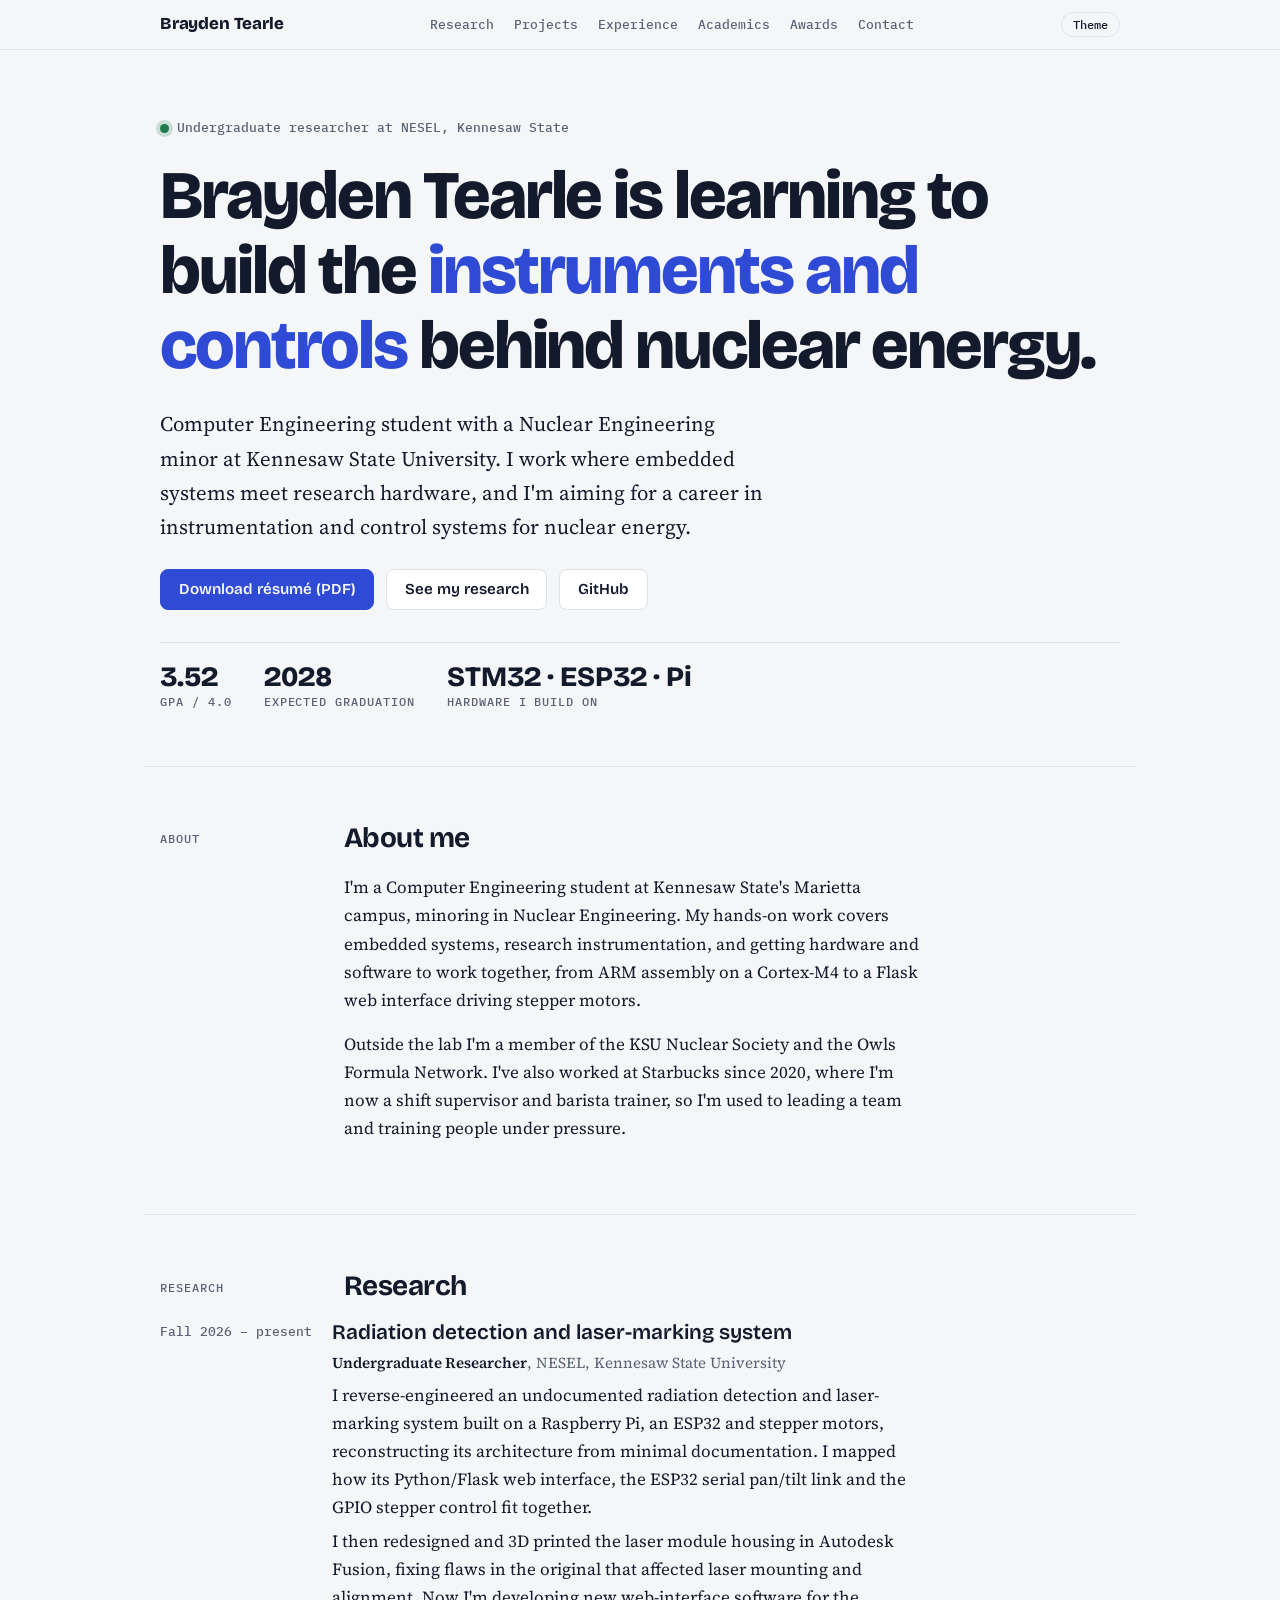
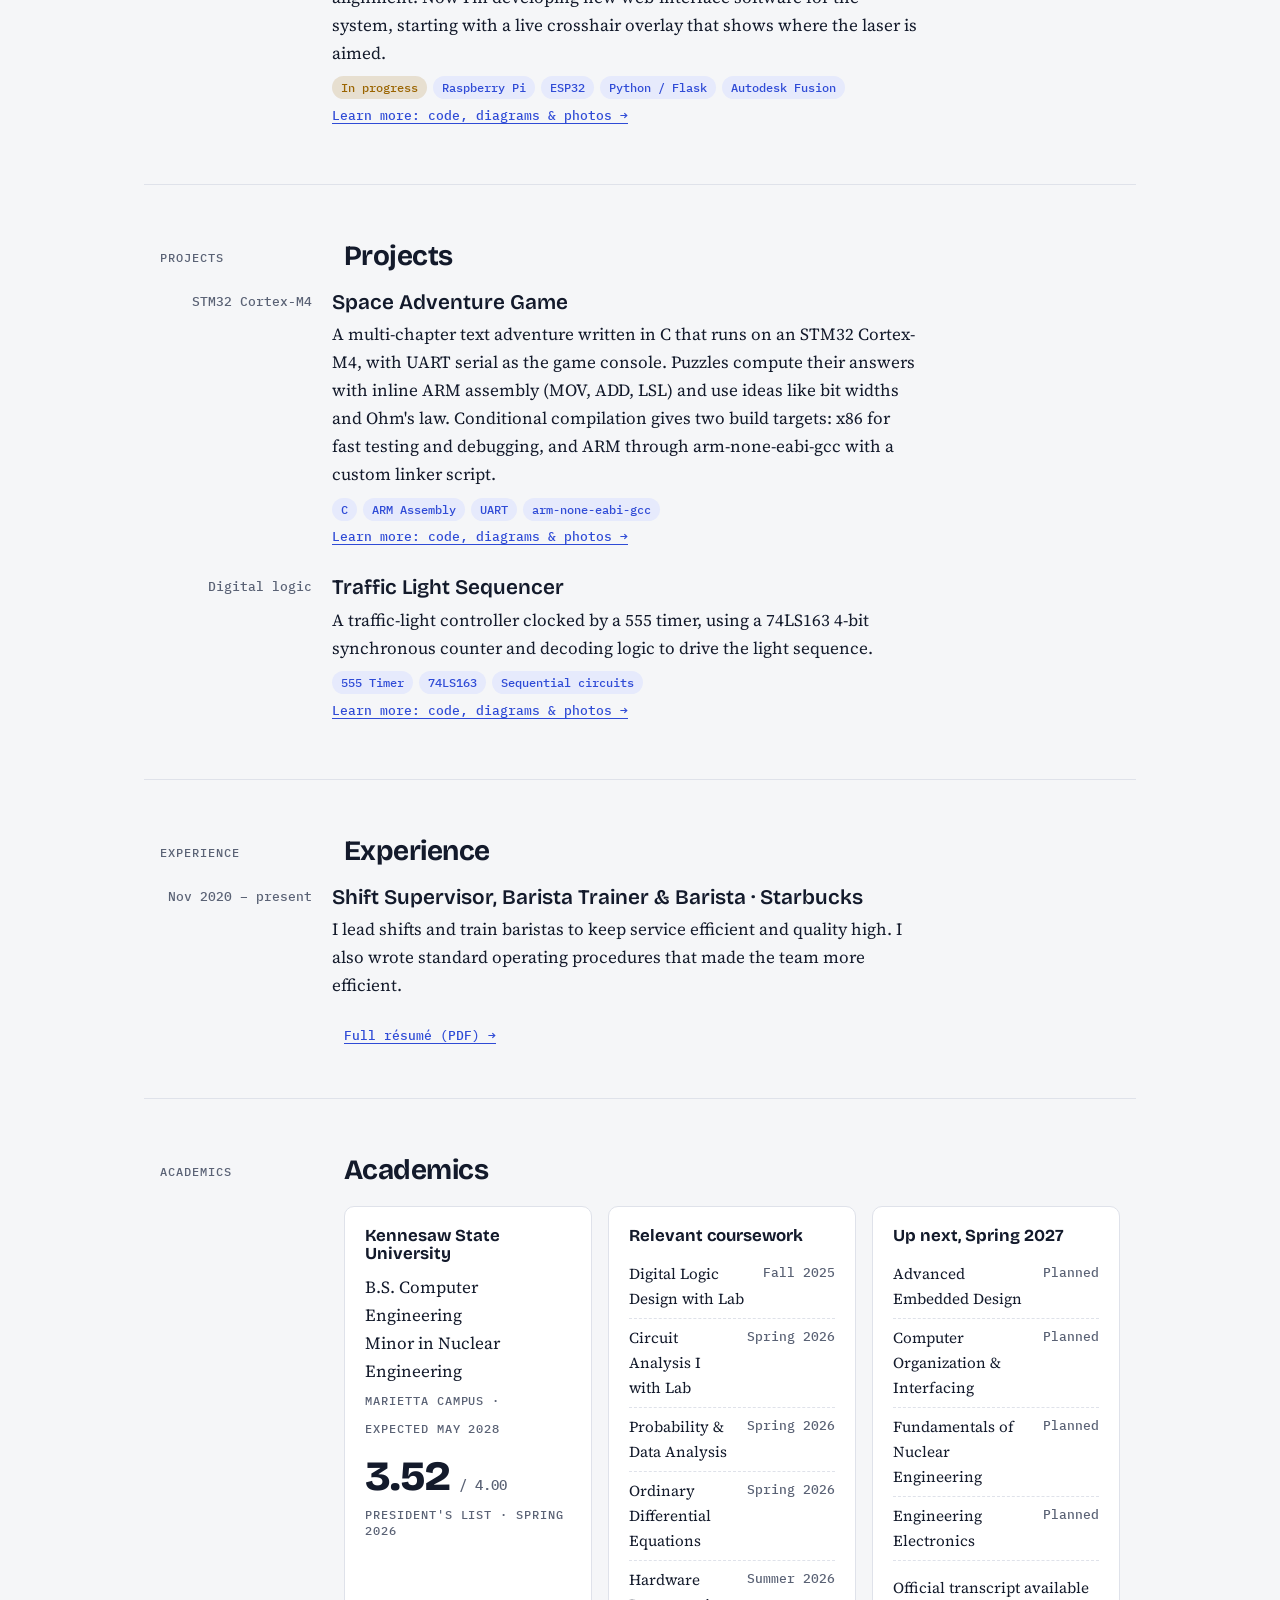
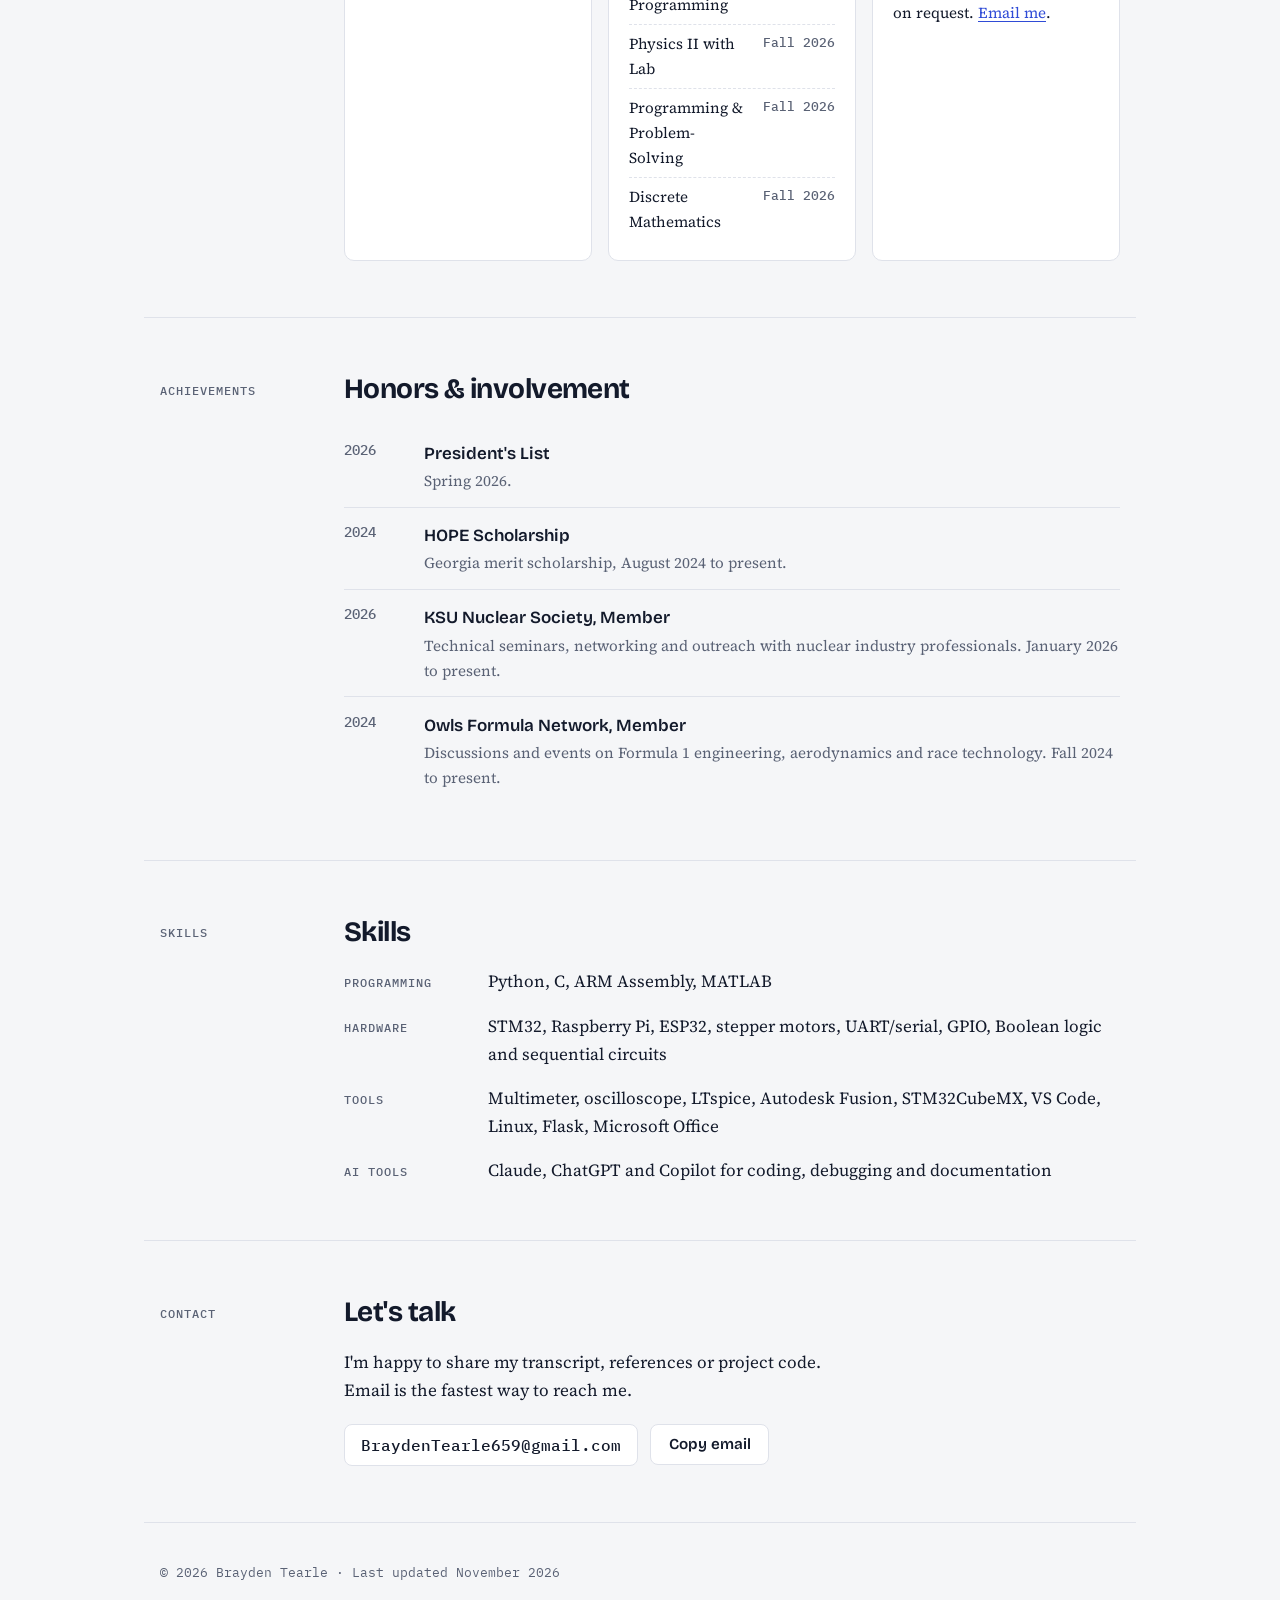
==== index.html @ 443fba40 "Add project detail pages with diagrams and slots for code, schematics and photos Moves shared CSS/JS" ====
<!doctype html>
<html lang="en">
<head>
<meta charset="utf-8">
<meta name="viewport" content="width=device-width, initial-scale=1, viewport-fit=cover">
<!--BODY-START-->
<title>Brayden Tearle</title>
<meta name="claude:viewport-fit-sides" content="cover">
<meta name="description" content="Brayden Tearle: Computer Engineering student at Kennesaw State with a Nuclear Engineering minor. Research, projects, resume and academics.">
<link rel="preconnect" href="https://fonts.googleapis.com">
<link rel="preconnect" href="https://fonts.gstatic.com" crossorigin>
<link rel="stylesheet" href="https://fonts.googleapis.com/css2?family=Bricolage+Grotesque:opsz,wght@12..96,400;12..96,600;12..96,800&family=Source+Serif+4:ital,opsz,wght@0,8..60,400;0,8..60,600;1,8..60,400&family=IBM+Plex+Mono:wght@400;500&display=swap">
<link rel="stylesheet" href="assets/site.css">

<header class="top">
  <div class="wrap">
    <a class="brand" href="#top">Brayden Tearle</a>
    <nav aria-label="Sections"><ul>
      <li><a href="#research">Research</a></li>
      <li><a href="#projects">Projects</a></li>
      <li><a href="#experience">Experience</a></li>
      <li><a href="#academics">Academics</a></li>
      <li><a href="#awards">Awards</a></li>
      <li><a href="#contact">Contact</a></li>
    </ul></nav>
    <button class="theme-btn" id="theme-btn" type="button" aria-label="Toggle color theme">Theme</button>
  </div>
</header>

<main id="top">
  <section class="hero">
    <div class="wrap">
      <span class="status"><i></i>Undergraduate researcher at NESEL, Kennesaw State</span>
      <h1>Brayden Tearle is learning to build the <em>instruments and controls</em> behind nuclear energy.</h1>
      <p class="lede">Computer Engineering student with a Nuclear Engineering minor at Kennesaw State University. I work where embedded systems meet research hardware, and I'm aiming for a career in instrumentation and control systems for nuclear energy.</p>
      <div class="ctas">
        <a class="btn primary" href="assets/resume.pdf">Download résumé (PDF)</a>
        <a class="btn" href="#research">See my research</a>
        <a class="btn" href="https://github.com/Btearle1">GitHub</a>
      </div>
      <div class="facts">
        <div><b>3.52</b><span class="label">GPA / 4.0</span></div>
        <div><b>2028</b><span class="label">Expected graduation</span></div>
        <div><b>STM32 · ESP32 · Pi</b><span class="label">Hardware I build on</span></div>
      </div>
    </div>
  </section>

  <section class="block" id="about">
    <div class="wrap">
      <div class="rail label">About</div>
      <div class="prose">
        <h2>About me</h2>
        <p>I'm a Computer Engineering student at Kennesaw State's Marietta campus, minoring in Nuclear Engineering. My hands-on work covers embedded systems, research instrumentation, and getting hardware and software to work together, from ARM assembly on a Cortex-M4 to a Flask web interface driving stepper motors.</p>
        <p>Outside the lab I'm a member of the KSU Nuclear Society and the Owls Formula Network. I've also worked at Starbucks since 2020, where I'm now a shift supervisor and barista trainer, so I'm used to leading a team and training people under pressure.</p>
      </div>
    </div>
  </section>

  <section class="block" id="research">
    <div class="wrap">
      <div class="rail label">Research</div>
      <div>
        <h2>Research</h2>
        <div class="entries">
          <article class="entry">
            <div class="when">Fall 2026 – present</div>
            <div>
              <h3>Radiation detection and laser-marking system</h3>
              <p class="cite"><b>Undergraduate Researcher</b>, NESEL, Kennesaw State University</p>
              <p>I reverse-engineered an undocumented radiation detection and laser-marking system built on a Raspberry Pi, an ESP32 and stepper motors, reconstructing its architecture from minimal documentation. I mapped how its Python/Flask web interface, the ESP32 serial pan/tilt link and the GPIO stepper control fit together.</p>
              <p>I then redesigned and 3D printed the laser module housing in Autodesk Fusion, fixing flaws in the original that affected laser mounting and alignment. Now I'm developing new web-interface software for the system, starting with a live crosshair overlay that shows where the laser is aimed.</p>
              <div class="chips"><span class="chip warn">In progress</span><span class="chip">Raspberry Pi</span><span class="chip">ESP32</span><span class="chip">Python / Flask</span><span class="chip">Autodesk Fusion</span></div>
              <a class="learn" href="projects/nesel-research.html">Learn more: code, diagrams &amp; photos →</a>
            </div>
          </article>
        </div>
      </div>
    </div>
  </section>

  <section class="block" id="projects">
    <div class="wrap">
      <div class="rail label">Projects</div>
      <div>
        <h2>Projects</h2>
        <div class="entries">
          <article class="entry">
            <div class="when">STM32 Cortex-M4</div>
            <div>
              <h3>Space Adventure Game</h3>
              <p>A multi-chapter text adventure written in C that runs on an STM32 Cortex-M4, with UART serial as the game console. Puzzles compute their answers with inline ARM assembly (MOV, ADD, LSL) and use ideas like bit widths and Ohm's law. Conditional compilation gives two build targets: x86 for fast testing and debugging, and ARM through arm-none-eabi-gcc with a custom linker script.</p>
              <div class="chips"><span class="chip">C</span><span class="chip">ARM Assembly</span><span class="chip">UART</span><span class="chip">arm-none-eabi-gcc</span></div>
              <a class="learn" href="projects/space-adventure.html">Learn more: code, diagrams &amp; photos →</a>
            </div>
          </article>
          <article class="entry">
            <div class="when">Digital logic</div>
            <div>
              <h3>Traffic Light Sequencer</h3>
              <p>A traffic-light controller clocked by a 555 timer, using a 74LS163 4-bit synchronous counter and decoding logic to drive the light sequence.</p>
              <div class="chips"><span class="chip">555 Timer</span><span class="chip">74LS163</span><span class="chip">Sequential circuits</span></div>
              <a class="learn" href="projects/traffic-light.html">Learn more: code, diagrams &amp; photos →</a>
            </div>
          </article>
        </div>
      </div>
    </div>
  </section>

  <section class="block" id="experience">
    <div class="wrap">
      <div class="rail label">Experience</div>
      <div>
        <h2>Experience</h2>
        <div class="entries">
          <article class="entry">
            <div class="when">Nov 2020 – present</div>
            <div>
              <h3>Shift Supervisor, Barista Trainer &amp; Barista · Starbucks</h3>
              <p>I lead shifts and train baristas to keep service efficient and quality high. I also wrote standard operating procedures that made the team more efficient.</p>
            </div>
          </article>
        </div>
        <div class="links" style="margin-top:1.5rem"><a href="assets/resume.pdf">Full résumé (PDF) →</a></div>
      </div>
    </div>
  </section>

  <section class="block" id="academics">
    <div class="wrap">
      <div class="rail label">Academics</div>
      <div>
        <h2>Academics</h2>
        <div class="acad">
          <div class="panel">
            <h3>Kennesaw State University</h3>
            <p style="margin:0 0 .9rem">B.S. Computer Engineering<br>Minor in Nuclear Engineering<br><span class="label">Marietta Campus · Expected May 2028</span></p>
            <div class="gpa">3.52 <small>/ 4.00</small></div>
            <p class="label" style="margin:.6rem 0 0">President's List · Spring 2026</p>
          </div>
          <div class="panel">
            <h3>Relevant coursework</h3>
            <div class="course"><span>Digital Logic Design with Lab</span><span>Fall 2025</span></div>
            <div class="course"><span>Circuit Analysis I with Lab</span><span>Spring 2026</span></div>
            <div class="course"><span>Probability &amp; Data Analysis</span><span>Spring 2026</span></div>
            <div class="course"><span>Ordinary Differential Equations</span><span>Spring 2026</span></div>
            <div class="course"><span>Hardware Programming</span><span>Summer 2026</span></div>
            <div class="course"><span>Physics II with Lab</span><span>Fall 2026</span></div>
            <div class="course"><span>Programming &amp; Problem-Solving</span><span>Fall 2026</span></div>
            <div class="course"><span>Discrete Mathematics</span><span>Fall 2026</span></div>
          </div>
          <div class="panel">
            <h3>Up next, Spring 2027</h3>
            <div class="course"><span>Advanced Embedded Design</span><span>Planned</span></div>
            <div class="course"><span>Computer Organization &amp; Interfacing</span><span>Planned</span></div>
            <div class="course"><span>Fundamentals of Nuclear Engineering</span><span>Planned</span></div>
            <div class="course"><span>Engineering Electronics</span><span>Planned</span></div>
            <p style="margin:.9rem 0 0;font-size:.95rem">Official transcript available on request. <a href="#contact">Email me</a>.</p>
          </div>
        </div>
      </div>
    </div>
  </section>

  <section class="block" id="awards">
    <div class="wrap">
      <div class="rail label">Achievements</div>
      <div>
        <h2>Honors &amp; involvement</h2>
        <ul class="awards">
          <li><span class="yr">2026</span><span><b>President's List</b><span class="d">Spring 2026.</span></span></li>
          <li><span class="yr">2024</span><span><b>HOPE Scholarship</b><span class="d">Georgia merit scholarship, August 2024 to present.</span></span></li>
          <li><span class="yr">2026</span><span><b>KSU Nuclear Society, Member</b><span class="d">Technical seminars, networking and outreach with nuclear industry professionals. January 2026 to present.</span></span></li>
          <li><span class="yr">2024</span><span><b>Owls Formula Network, Member</b><span class="d">Discussions and events on Formula 1 engineering, aerodynamics and race technology. Fall 2024 to present.</span></span></li>
        </ul>
      </div>
    </div>
  </section>

  <section class="block" id="skills">
    <div class="wrap">
      <div class="rail label">Skills</div>
      <div>
        <h2>Skills</h2>
        <div class="skills">
          <div><span class="label">Programming</span><p>Python, C, ARM Assembly, MATLAB</p></div>
          <div><span class="label">Hardware</span><p>STM32, Raspberry Pi, ESP32, stepper motors, UART/serial, GPIO, Boolean logic and sequential circuits</p></div>
          <div><span class="label">Tools</span><p>Multimeter, oscilloscope, LTspice, Autodesk Fusion, STM32CubeMX, VS Code, Linux, Flask, Microsoft Office</p></div>
          <div><span class="label">AI tools</span><p>Claude, ChatGPT and Copilot for coding, debugging and documentation</p></div>
        </div>
      </div>
    </div>
  </section>

  <section class="block" id="contact">
    <div class="wrap">
      <div class="rail label">Contact</div>
      <div>
        <h2>Let's talk</h2>
        <p style="max-width:55ch;margin:0 0 1.25rem">I'm happy to share my transcript, references or project code. Email is the fastest way to reach me.</p>
        <div class="contact-row">
          <span class="addr" id="email">BraydenTearle659@gmail.com</span>
          <button class="btn" id="copy-btn" type="button">Copy email</button>
        </div>
      </div>
    </div>
  </section>
</main>

<footer><div class="wrap">© 2026 Brayden Tearle · Last updated November 2026</div></footer>

<script src="assets/site.js"></script>
<!--BODY-END-->
</body>
</html>
---- assets/site.css ----
/* Layout: a single reading column with a left "margin note" rail for dates and labels, like an annotated CV. */
:root{
  --bg:#f5f6f8; --surface:#ffffff; --ink:#131a2b; --muted:#5a6275; --line:#dfe2ea;
  --accent:#2f4bd6; --accent-soft:#e6eafc; --mark:#ffe58a;
  --ok:#1f7a4d; --warn:#9a6400; --code-bg:#fbfbfd;
  --display:"Bricolage Grotesque", "Segoe UI", system-ui, sans-serif;
  --body:"Source Serif 4", Georgia, "Times New Roman", serif;
  --mono:"IBM Plex Mono", ui-monospace, Menlo, Consolas, monospace;
  --step-0:1.0625rem; --step-1:1.3rem; --step-2:1.75rem; --step-3:clamp(2.4rem,6vw,4.25rem);
  --rail:9.5rem; --maxw:62rem;
}
@media (prefers-color-scheme: dark){:root:not([data-theme="light"]){
  --bg:#0f1320; --surface:#161b2c; --ink:#e7eaf3; --muted:#9aa2b8; --line:#272e45;
  --accent:#8fa3ff; --accent-soft:#1e2647; --mark:#5b4a10; --ok:#6fd3a0; --warn:#f0c062; --code-bg:#11162a; color-scheme:dark}}
:root[data-theme="dark"]{
  --bg:#0f1320; --surface:#161b2c; --ink:#e7eaf3; --muted:#9aa2b8; --line:#272e45;
  --accent:#8fa3ff; --accent-soft:#1e2647; --mark:#5b4a10; --ok:#6fd3a0; --warn:#f0c062; --code-bg:#11162a; color-scheme:dark}

*{box-sizing:border-box}
html{scroll-behavior:smooth}
@media (prefers-reduced-motion: reduce){html{scroll-behavior:auto}*{transition:none!important;animation:none!important}}
body{margin:0;background:var(--bg);color:var(--ink);font:400 var(--step-0)/1.65 var(--body);-webkit-font-smoothing:antialiased}
a{color:var(--accent);text-underline-offset:3px}
a:focus-visible,button:focus-visible{outline:2px solid var(--accent);outline-offset:3px;border-radius:4px}
.wrap{max-width:var(--maxw);margin:0 auto;padding-left:max(16px,env(safe-area-inset-left,0px));padding-right:max(16px,env(safe-area-inset-right,0px))}
h1,h2,h3{font-family:var(--display);line-height:1.1;text-wrap:balance;margin:0}
.label{font:500 .75rem/1.3 var(--mono);letter-spacing:.08em;text-transform:uppercase;color:var(--muted)}
.placeholder{background:var(--mark);padding:0 .2em;border-radius:2px}

/* Header */
body::before{content:"";position:fixed;inset:0 0 auto;height:env(safe-area-inset-top,0px);z-index:10;background:var(--bg)}
header.top{position:sticky;top:env(safe-area-inset-top,0px);z-index:5;background:color-mix(in srgb,var(--bg) 88%,transparent);backdrop-filter:blur(10px);border-bottom:1px solid var(--line)}
header.top .wrap{display:flex;align-items:center;justify-content:space-between;gap:1rem;padding-block:.75rem}
.brand{font:800 1.05rem/1 var(--display);color:var(--ink);text-decoration:none;letter-spacing:-.01em}
nav ul{display:flex;gap:1.25rem;list-style:none;margin:0;padding:0;font:500 .82rem/1 var(--mono)}
nav a{color:var(--muted);text-decoration:none}
nav a:hover{color:var(--ink)}
.theme-btn{background:none;border:1px solid var(--line);color:var(--ink);border-radius:999px;padding:.35rem .7rem;font:500 .75rem/1 var(--mono);cursor:pointer}
@media (max-width:760px){nav ul{display:none}}

/* Hero */
.hero .wrap{padding-block:4.5rem 3.5rem;display:grid;gap:1.5rem}
.hero h1{font-size:var(--step-3);font-weight:800;letter-spacing:-.03em}
.hero h1 em{font-style:normal;color:var(--accent)}
.hero .lede{font-size:var(--step-1);max-width:38rem;color:var(--ink);margin:0}
.status{display:inline-flex;align-items:center;gap:.5rem;font:500 .8rem/1 var(--mono);color:var(--muted)}
.status i{width:.55rem;height:.55rem;border-radius:50%;background:var(--ok);box-shadow:0 0 0 4px color-mix(in srgb,var(--ok) 20%,transparent)}
.ctas{display:flex;flex-wrap:wrap;gap:.75rem}
.btn{display:inline-flex;align-items:center;gap:.5rem;padding:.75rem 1.1rem;border-radius:8px;font:600 .95rem/1 var(--display);text-decoration:none;border:1px solid var(--line);color:var(--ink);background:var(--surface);transition:transform .15s,border-color .15s}
.btn:hover{transform:translateY(-1px);border-color:var(--accent)}
.btn.primary{background:var(--accent);border-color:var(--accent);color:var(--bg)}
.facts{display:flex;flex-wrap:wrap;gap:2rem;padding-top:1.25rem;border-top:1px solid var(--line);margin-top:.5rem}
.facts div{display:grid;gap:.2rem}
.facts b{font:800 var(--step-2)/1 var(--display);font-variant-numeric:tabular-nums}

/* Sections: rail + content */
section.block .wrap{display:grid;grid-template-columns:var(--rail) minmax(0,1fr);gap:2rem;padding-block:3.5rem;border-top:1px solid var(--line)}
section.block h2{font-size:var(--step-2);letter-spacing:-.02em;margin-bottom:1.25rem}
.rail{padding-top:.55rem}
@media (max-width:760px){section.block .wrap{grid-template-columns:minmax(0,1fr);gap:.5rem}.rail{padding-top:0}}
.prose p{max-width:65ch;margin:0 0 1rem}

/* Research entries */
.entries{display:grid;gap:1.75rem}
.entry{display:grid;grid-template-columns:var(--rail) minmax(0,1fr);gap:1.25rem;margin-left:calc(-1 * (var(--rail) + 2rem))}
.entry .when{font:500 .8rem/1.6 var(--mono);color:var(--muted);text-align:right;font-variant-numeric:tabular-nums}
@media (max-width:760px){.entry{grid-template-columns:minmax(0,1fr);margin-left:0;gap:.25rem}.entry .when{text-align:left}}
.entry h3{font-size:var(--step-1);font-weight:600;margin-bottom:.35rem}
.entry p{margin:.35rem 0;max-width:65ch}
.cite{font-size:.95rem;color:var(--muted)}
.cite b{color:var(--ink);font-weight:600}
.chips{display:flex;flex-wrap:wrap;gap:.4rem;margin-top:.6rem}
.chip{font:500 .72rem/1 var(--mono);padding:.35rem .55rem;border-radius:999px;background:var(--accent-soft);color:var(--accent)}
.chip.ok{background:color-mix(in srgb,var(--ok) 14%,transparent);color:var(--ok)}
.chip.warn{background:color-mix(in srgb,var(--warn) 16%,transparent);color:var(--warn)}
.links{display:flex;flex-wrap:wrap;gap:1rem;margin-top:.5rem;font:500 .82rem/1 var(--mono)}

/* Academics */
.acad{display:grid;grid-template-columns:repeat(auto-fit,minmax(14rem,1fr));gap:1rem}
.panel{background:var(--surface);border:1px solid var(--line);border-radius:10px;padding:1.25rem}
.panel h3{font-size:1.05rem;margin-bottom:.6rem}
.gpa{font:800 2.6rem/1 var(--display);font-variant-numeric:tabular-nums}
.gpa small{font:500 .9rem/1 var(--mono);color:var(--muted)}
.course{display:flex;justify-content:space-between;gap:1rem;padding:.4rem 0;border-bottom:1px dashed var(--line);font-size:.95rem}
.course:last-child{border-bottom:0}
.course span:last-child{font:500 .8rem/1.8 var(--mono);color:var(--muted);white-space:nowrap}

/* Awards list */
.awards{list-style:none;margin:0;padding:0;display:grid}
.awards li{display:grid;grid-template-columns:4rem minmax(0,1fr);gap:1rem;padding:.85rem 0;border-bottom:1px solid var(--line)}
.awards li:last-child{border-bottom:0}
.awards .yr{font:500 .85rem/1.7 var(--mono);color:var(--muted);font-variant-numeric:tabular-nums}
.awards b{font-family:var(--display);font-weight:600}
.awards span.d{display:block;color:var(--muted);font-size:.95rem}

/* Skills */
.skills{display:grid;gap:1rem}
.skills div{display:grid;grid-template-columns:8rem minmax(0,1fr);gap:1rem;align-items:baseline}
@media (max-width:520px){.skills div{grid-template-columns:minmax(0,1fr);gap:.25rem}}
.skills p{margin:0}

/* Contact */
.contact-row{display:flex;flex-wrap:wrap;gap:.75rem;align-items:center}
.addr{font:500 1rem/1 var(--mono);padding:.75rem 1rem;border:1px solid var(--line);border-radius:8px;background:var(--surface);user-select:all}
footer .wrap{padding-block:2.5rem;border-top:1px solid var(--line);color:var(--muted);font:400 .8rem/1.5 var(--mono)}

/* ---------- Project detail pages ---------- */
.learn{font:500 .82rem/1 var(--mono);display:inline-flex;gap:.35rem;align-items:center;margin-top:.6rem}
.back{font:500 .82rem/1 var(--mono);color:var(--muted);text-decoration:none}
.back:hover{color:var(--ink)}
.proj-hero .wrap{padding-block:3rem 2.5rem;display:grid;gap:1.1rem}
.proj-hero h1{font-size:clamp(2rem,5vw,3.25rem);font-weight:800;letter-spacing:-.03em}
.proj-hero .lede{font-size:var(--step-1);max-width:42rem;margin:0}
.meta{display:grid;grid-template-columns:repeat(auto-fit,minmax(10rem,1fr));gap:1rem;padding-top:1.1rem;border-top:1px solid var(--line)}
.meta div{display:grid;gap:.3rem;min-width:0}
.meta p{margin:0;font-size:.95rem}
.toc{display:flex;flex-wrap:wrap;gap:.5rem}
.toc a{font:500 .75rem/1 var(--mono);padding:.45rem .7rem;border:1px solid var(--line);border-radius:999px;text-decoration:none;color:var(--muted);background:var(--surface)}
.toc a:hover{color:var(--ink);border-color:var(--accent)}
.prose h3{font-size:1.1rem;margin:1.5rem 0 .5rem}
.prose ul{max-width:65ch;padding-left:1.2rem;margin:0 0 1rem}
.prose li{margin:.3rem 0}
.prose code{font:400 .88em var(--mono);background:var(--accent-soft);padding:.1em .35em;border-radius:4px}

/* figures + diagrams */
figure{margin:0 0 1.5rem}
figcaption{font:400 .8rem/1.5 var(--mono);color:var(--muted);margin-top:.6rem}
.diagram{background:var(--surface);border:1px solid var(--line);border-radius:10px;padding:1rem;overflow-x:auto}
.diagram svg{display:block;min-width:36rem;width:100%;height:auto}
.diagram .box{fill:var(--bg);stroke:var(--ink);stroke-width:1.5}
.diagram .box.hl{fill:var(--accent-soft);stroke:var(--accent)}
.diagram text{fill:var(--ink);font:500 13px var(--mono)}
.diagram text.sub{fill:var(--muted);font-size:11px}
.diagram .wire{stroke:var(--muted);stroke-width:1.5;fill:none}
.diagram .arrow{fill:var(--muted)}
.slot{display:grid;place-items:center;text-align:center;gap:.4rem;min-height:12rem;padding:1.5rem;border:2px dashed var(--line);border-radius:10px;color:var(--muted);font:400 .85rem/1.5 var(--mono);background:var(--surface)}
.slot b{color:var(--ink);font-family:var(--display);font-size:1rem}
.gallery{display:grid;grid-template-columns:repeat(auto-fit,minmax(15rem,1fr));gap:1rem}

/* code */
.code{border:1px solid var(--line);border-radius:10px;overflow:hidden;margin:0 0 1.5rem;background:var(--code-bg)}
.code-head{display:flex;justify-content:space-between;align-items:center;gap:1rem;padding:.55rem .9rem;border-bottom:1px solid var(--line);font:500 .75rem/1 var(--mono);color:var(--muted);background:var(--surface)}
.code pre{margin:0;padding:1rem 1.1rem;overflow-x:auto;font:400 .85rem/1.6 var(--mono);color:var(--ink);tab-size:4}
.code .tok-c{color:var(--muted);font-style:italic}
.code .tok-k{color:var(--accent)}
.code .tok-s{color:var(--ok)}
.code .tok-n{color:var(--warn)}
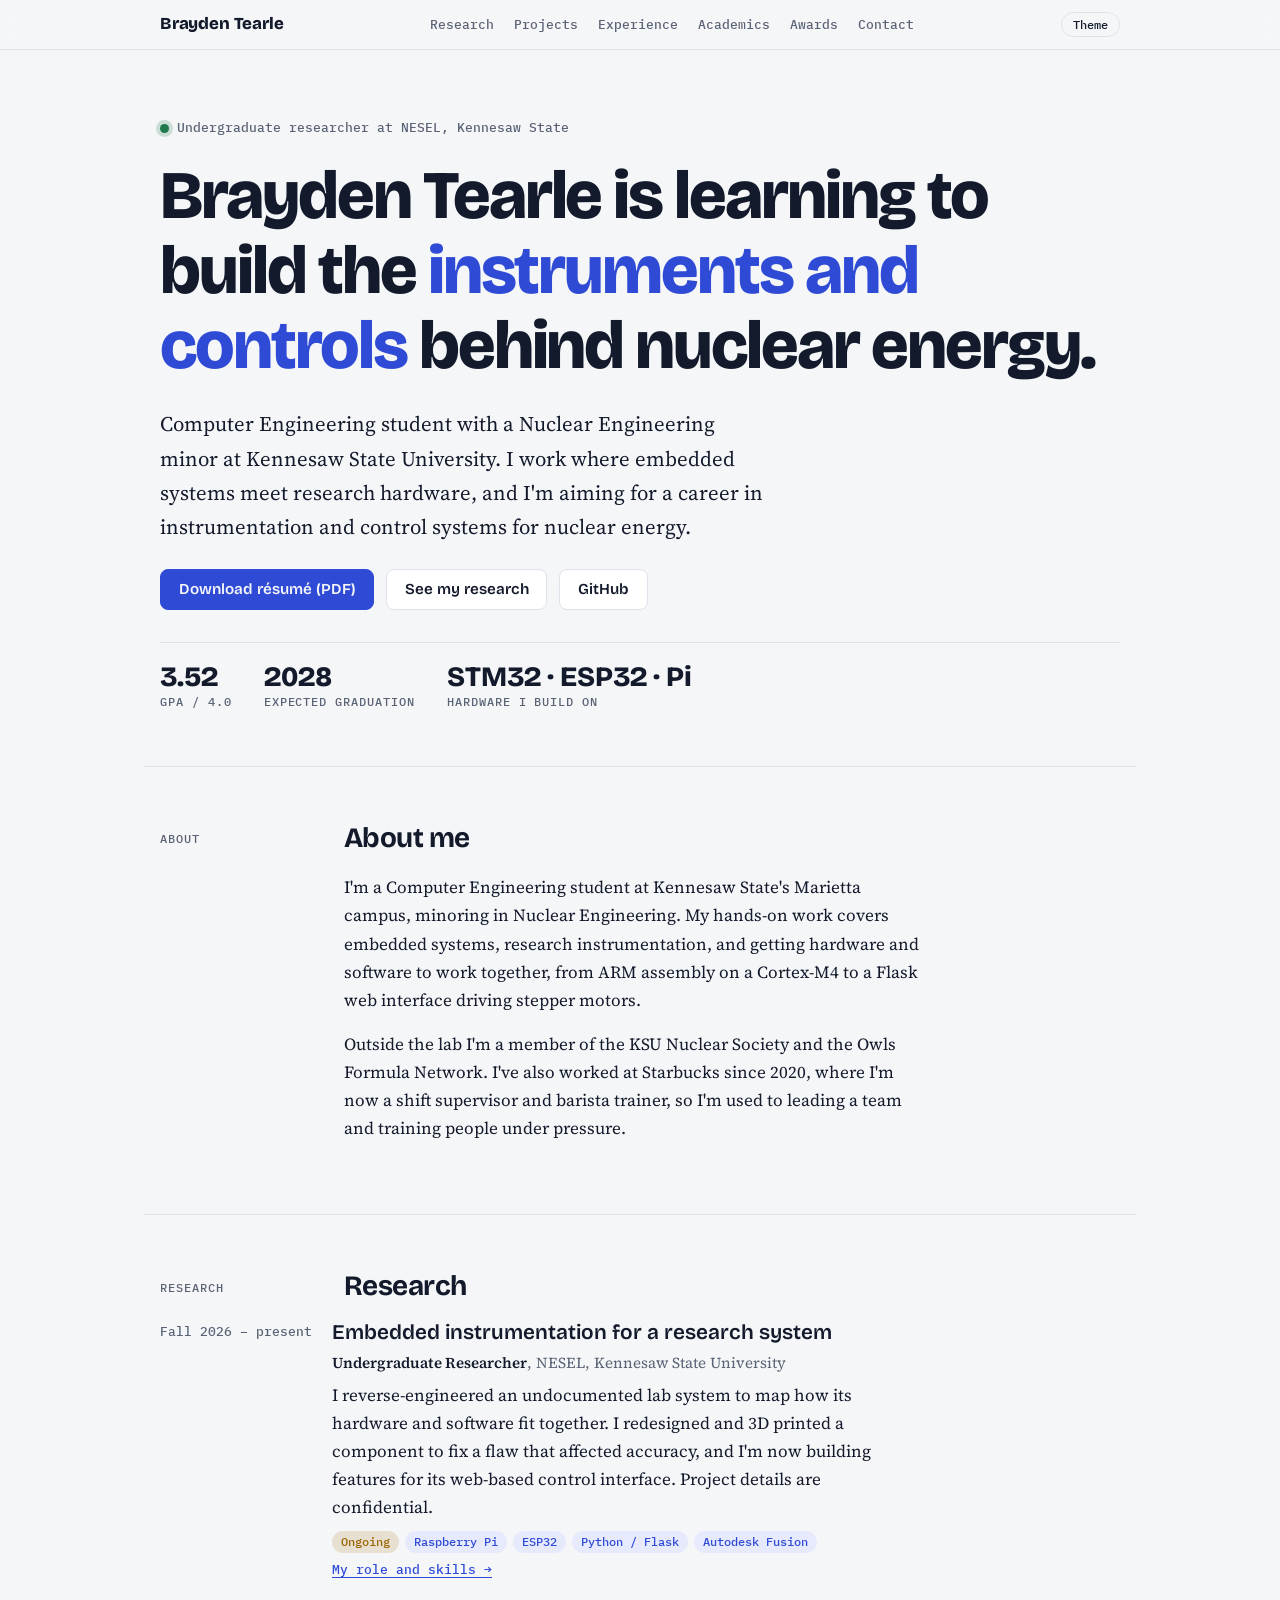
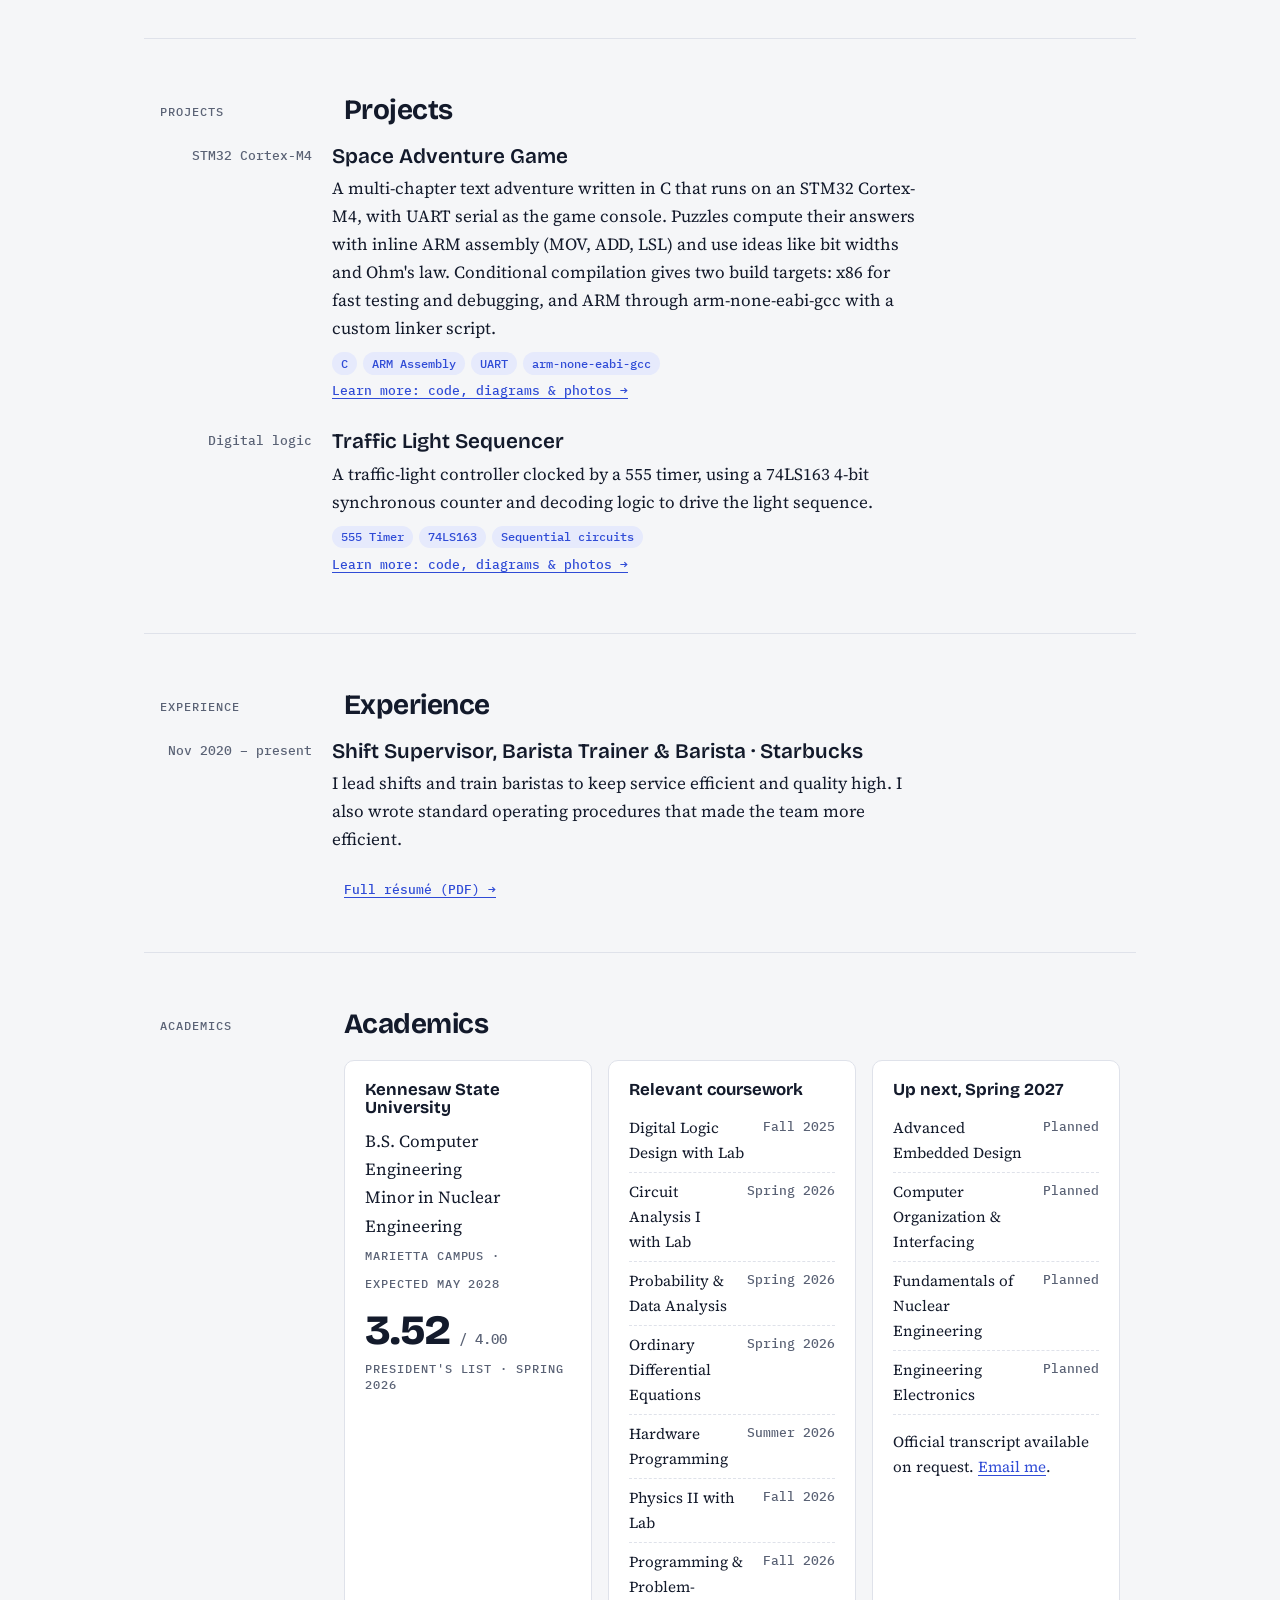
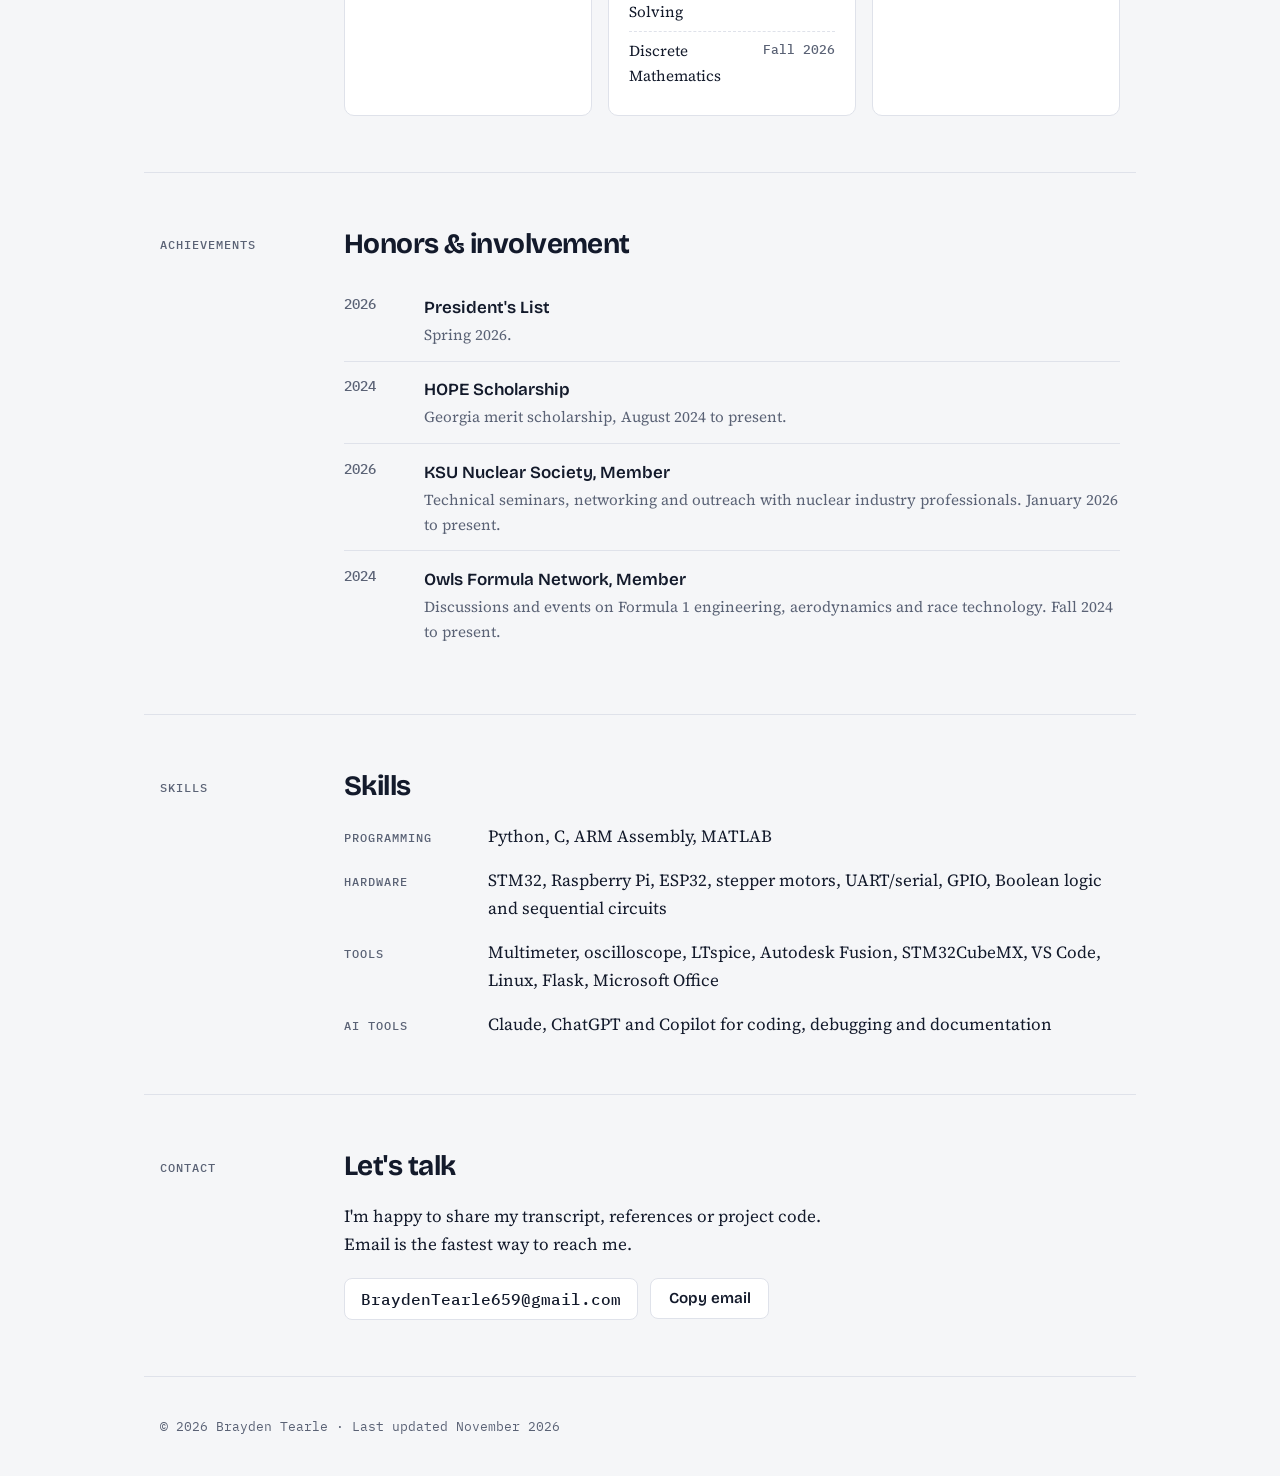
==== commit 417ce895: "Make NESEL research page and card confidentiality-safe Describes role, skills and contribution only;" ====
--- a/index.html
+++ b/index.html
@@ -66,12 +66,11 @@
           <article class="entry">
             <div class="when">Fall 2026 – present</div>
             <div>
-              <h3>Radiation detection and laser-marking system</h3>
+              <h3>Embedded instrumentation for a research system</h3>
               <p class="cite"><b>Undergraduate Researcher</b>, NESEL, Kennesaw State University</p>
-              <p>I reverse-engineered an undocumented radiation detection and laser-marking system built on a Raspberry Pi, an ESP32 and stepper motors, reconstructing its architecture from minimal documentation. I mapped how its Python/Flask web interface, the ESP32 serial pan/tilt link and the GPIO stepper control fit together.</p>
-              <p>I then redesigned and 3D printed the laser module housing in Autodesk Fusion, fixing flaws in the original that affected laser mounting and alignment. Now I'm developing new web-interface software for the system, starting with a live crosshair overlay that shows where the laser is aimed.</p>
-              <div class="chips"><span class="chip warn">In progress</span><span class="chip">Raspberry Pi</span><span class="chip">ESP32</span><span class="chip">Python / Flask</span><span class="chip">Autodesk Fusion</span></div>
-              <a class="learn" href="projects/nesel-research.html">Learn more: code, diagrams &amp; photos →</a>
+              <p>I reverse-engineered an undocumented lab system to map how its hardware and software fit together. I redesigned and 3D printed a component to fix a flaw that affected accuracy, and I'm now building features for its web-based control interface. Project details are confidential.</p>
+              <div class="chips"><span class="chip warn">Ongoing</span><span class="chip">Raspberry Pi</span><span class="chip">ESP32</span><span class="chip">Python / Flask</span><span class="chip">Autodesk Fusion</span></div>
+              <a class="learn" href="projects/nesel-research.html">My role and skills →</a>
             </div>
           </article>
         </div>
--- a/assets/site.css
+++ b/assets/site.css
@@ -145,3 +145,4 @@
 .code .tok-k{color:var(--accent)}
 .code .tok-s{color:var(--ok)}
 .code .tok-n{color:var(--warn)}
+.code pre code{background:none;padding:0;font:inherit;border-radius:0}
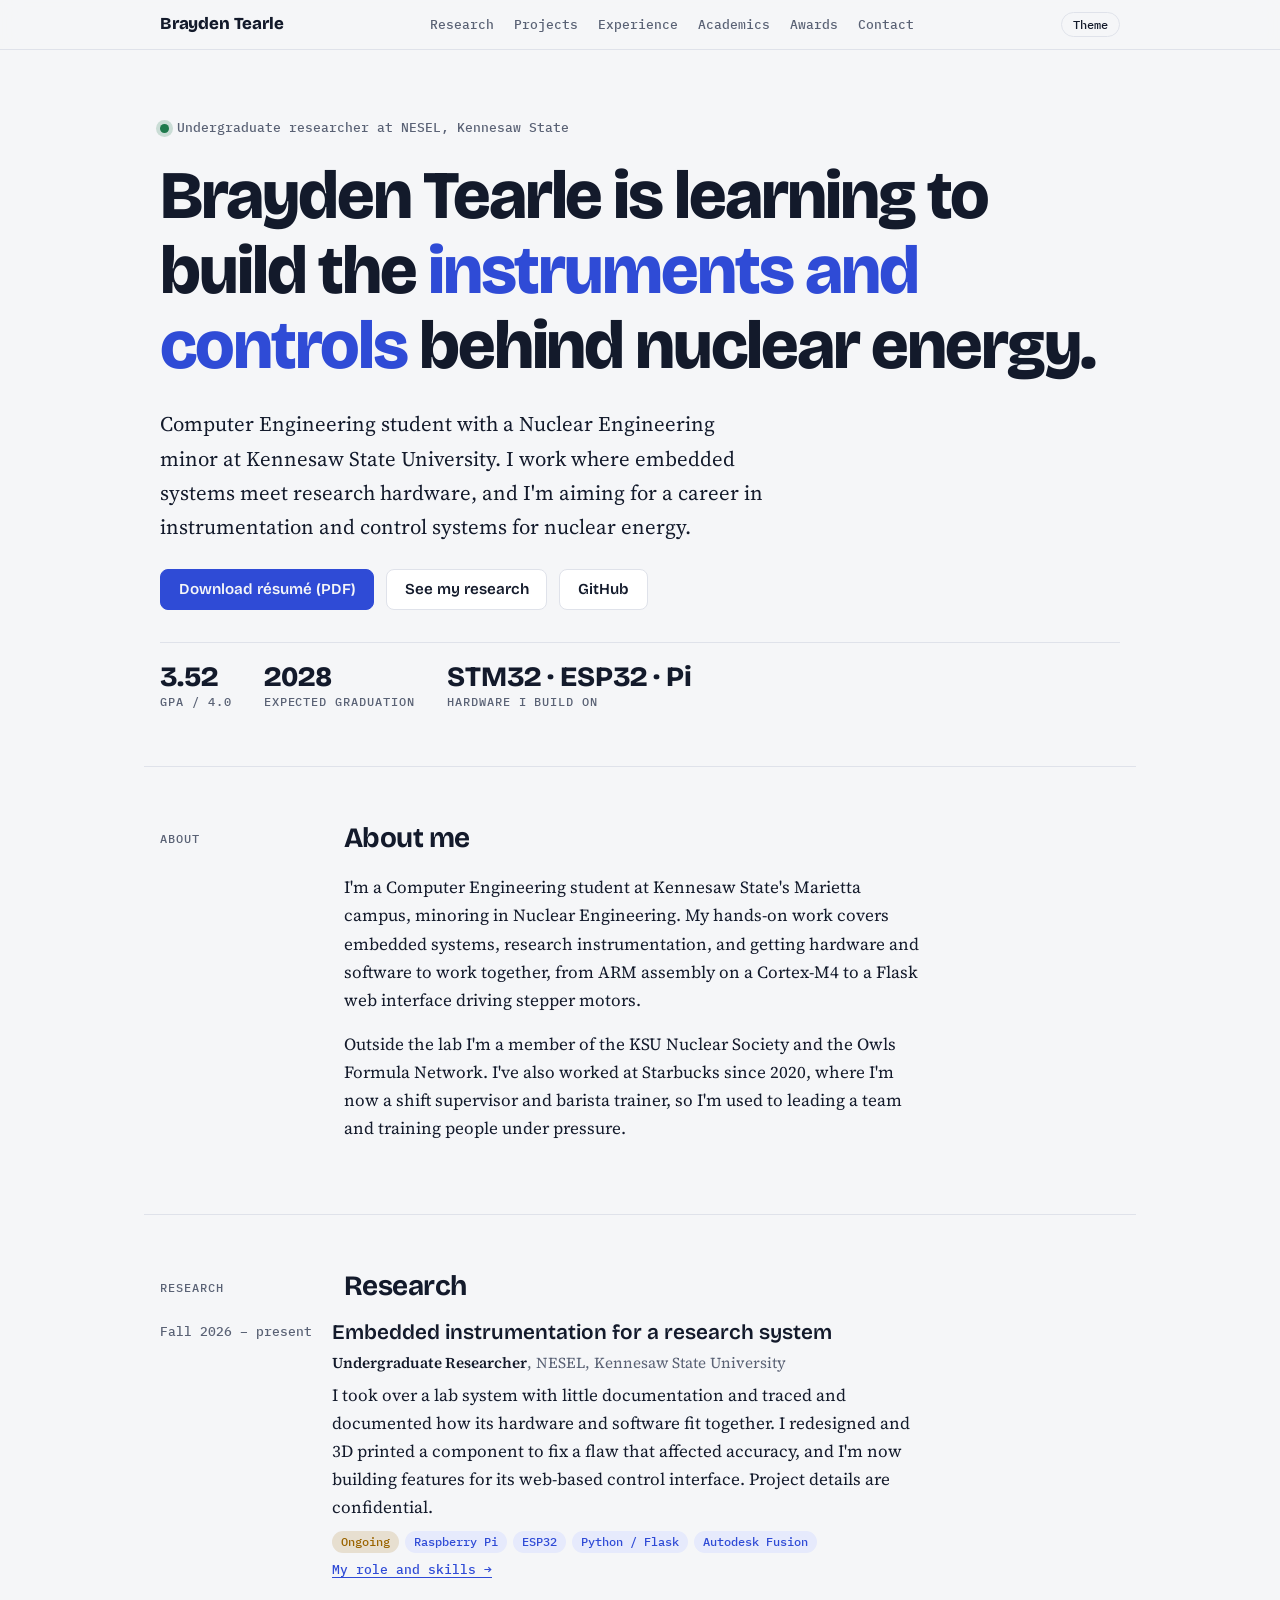
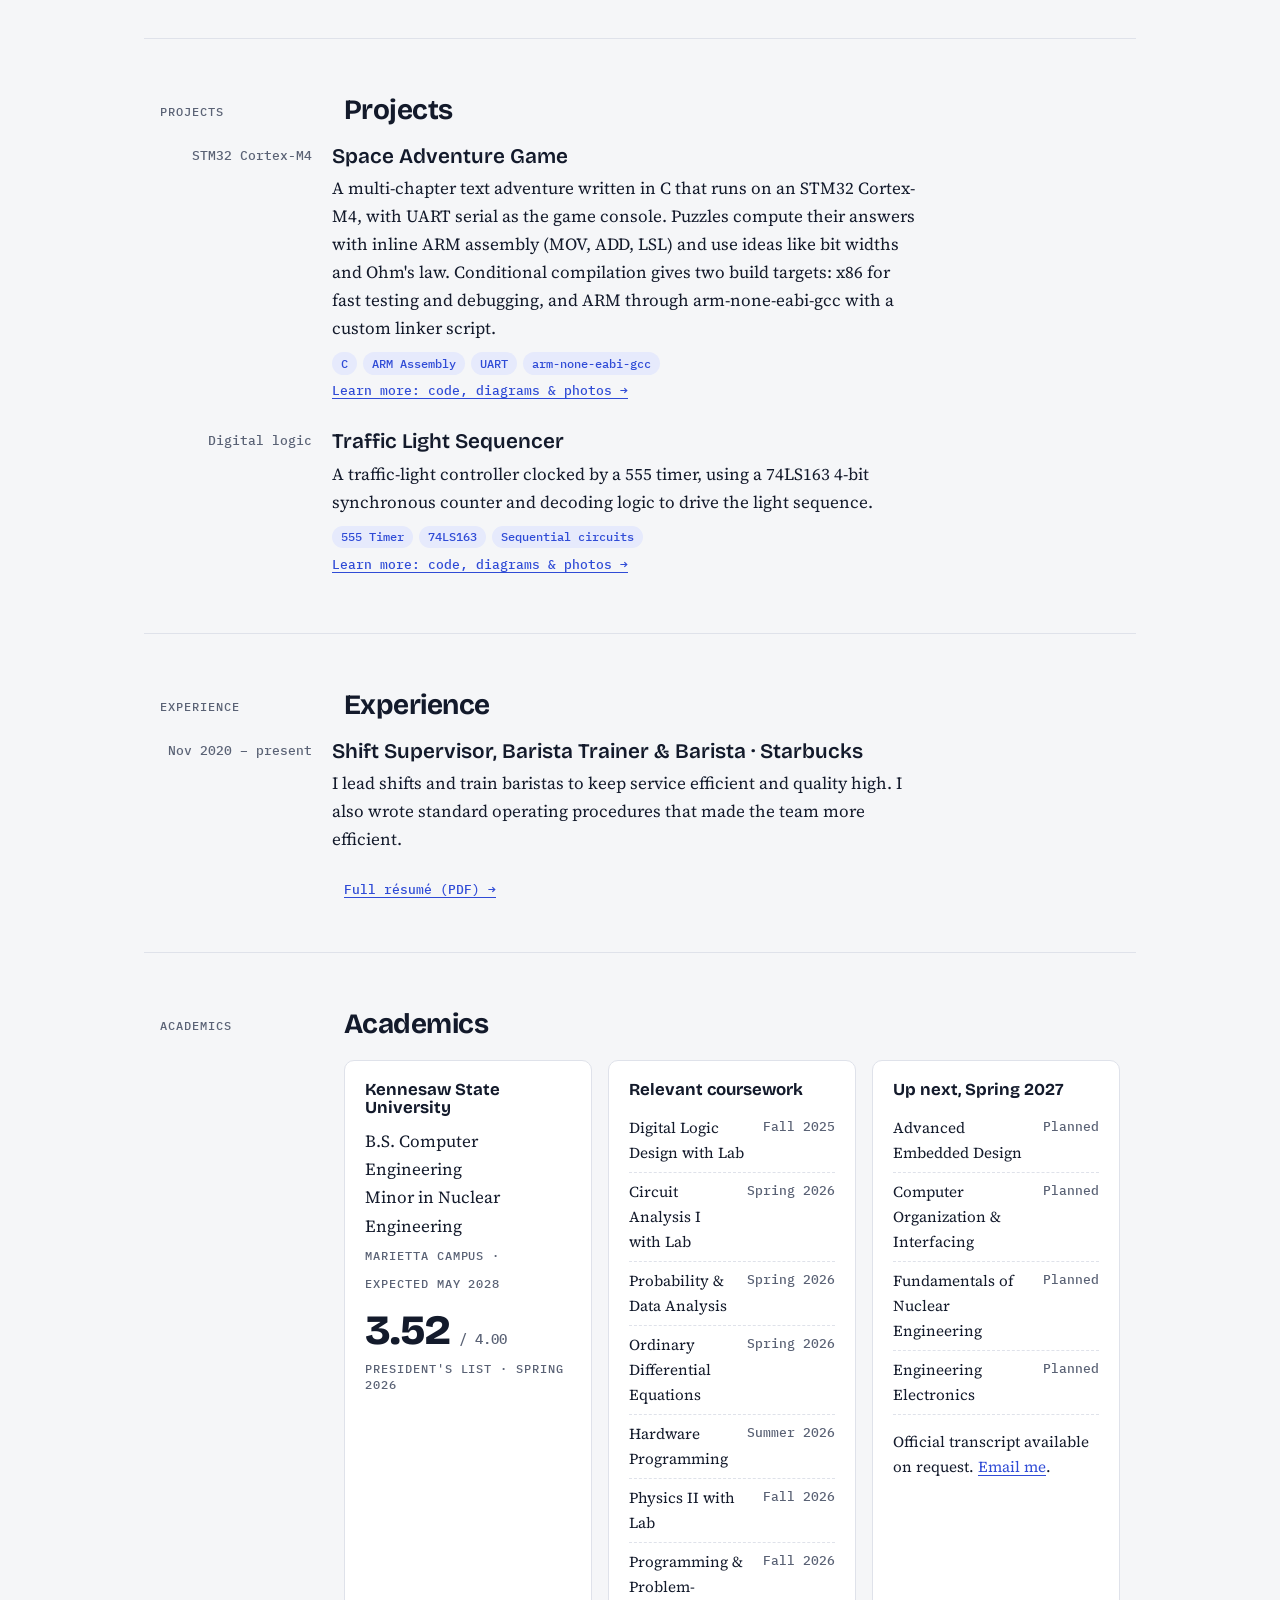
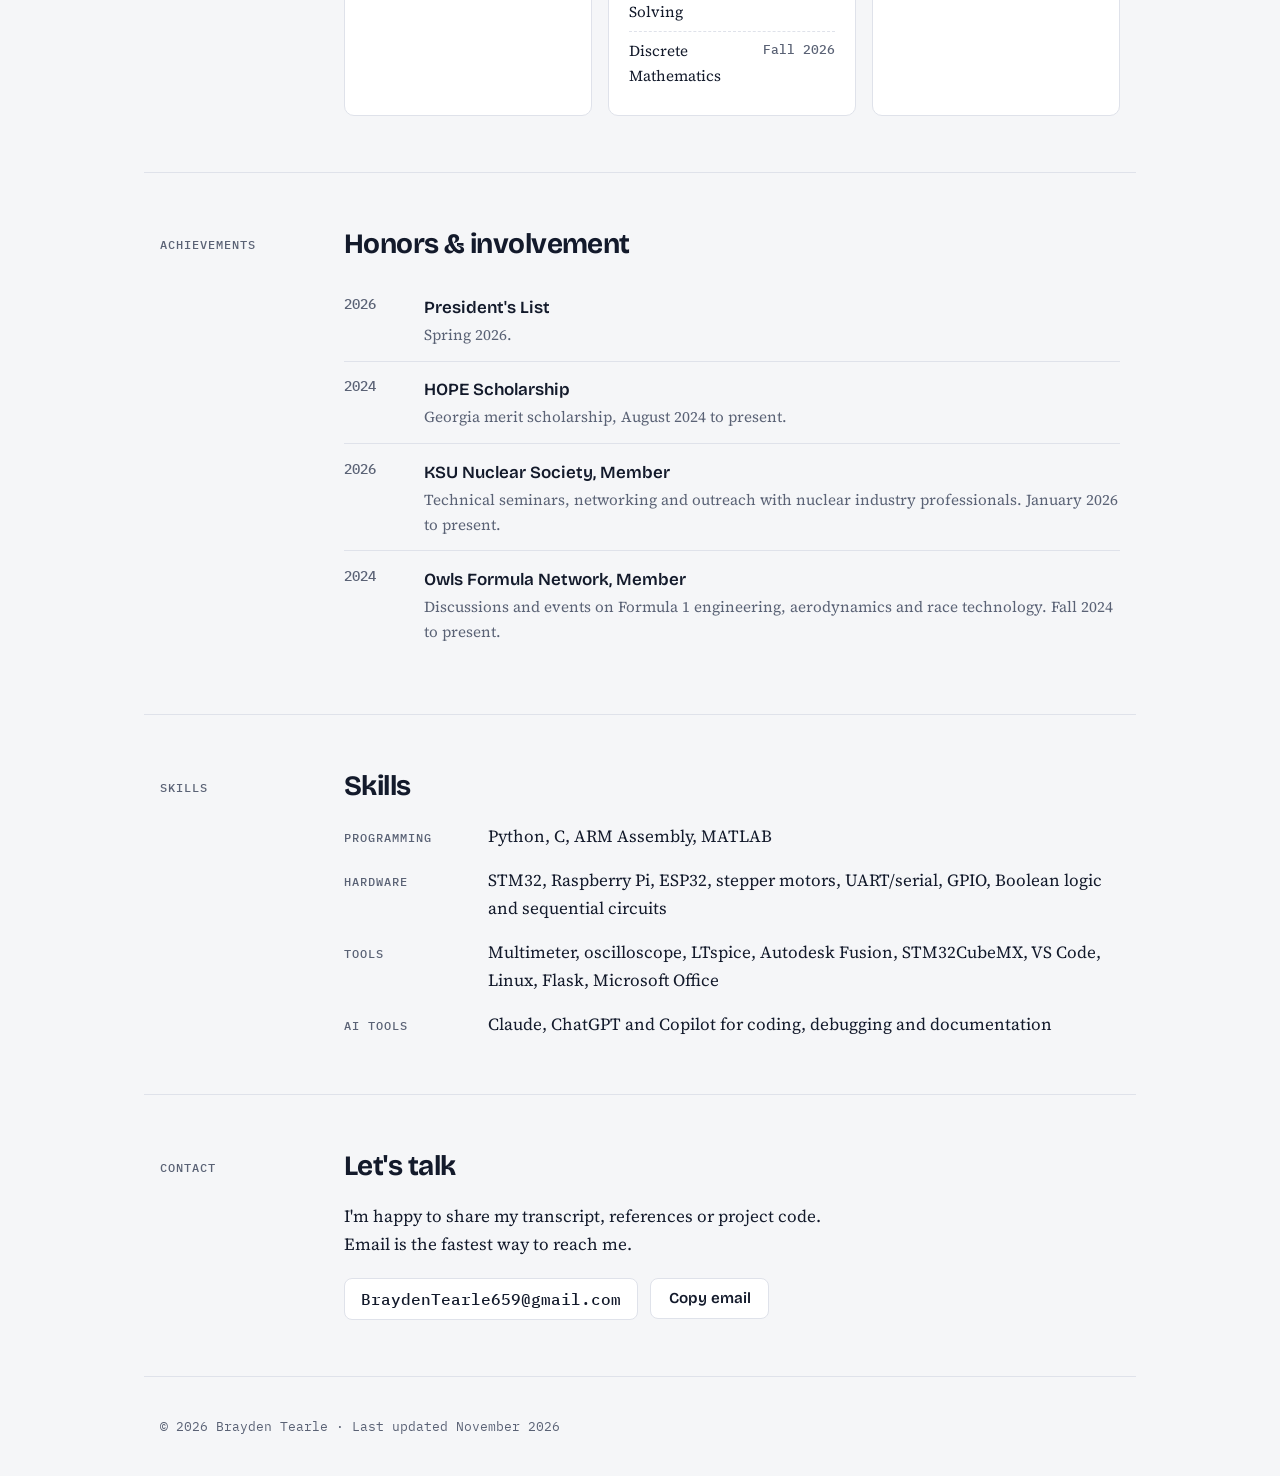
==== commit 633a4443: "Reword NESEL research to avoid 'reverse-engineered' Co-Authored-By: Claude Opus 5.5 <noreply@anthrop" ====
--- a/index.html
+++ b/index.html
@@ -68,7 +68,7 @@
             <div>
               <h3>Embedded instrumentation for a research system</h3>
               <p class="cite"><b>Undergraduate Researcher</b>, NESEL, Kennesaw State University</p>
-              <p>I reverse-engineered an undocumented lab system to map how its hardware and software fit together. I redesigned and 3D printed a component to fix a flaw that affected accuracy, and I'm now building features for its web-based control interface. Project details are confidential.</p>
+              <p>I took over a lab system with little documentation and traced and documented how its hardware and software fit together. I redesigned and 3D printed a component to fix a flaw that affected accuracy, and I'm now building features for its web-based control interface. Project details are confidential.</p>
               <div class="chips"><span class="chip warn">Ongoing</span><span class="chip">Raspberry Pi</span><span class="chip">ESP32</span><span class="chip">Python / Flask</span><span class="chip">Autodesk Fusion</span></div>
               <a class="learn" href="projects/nesel-research.html">My role and skills →</a>
             </div>
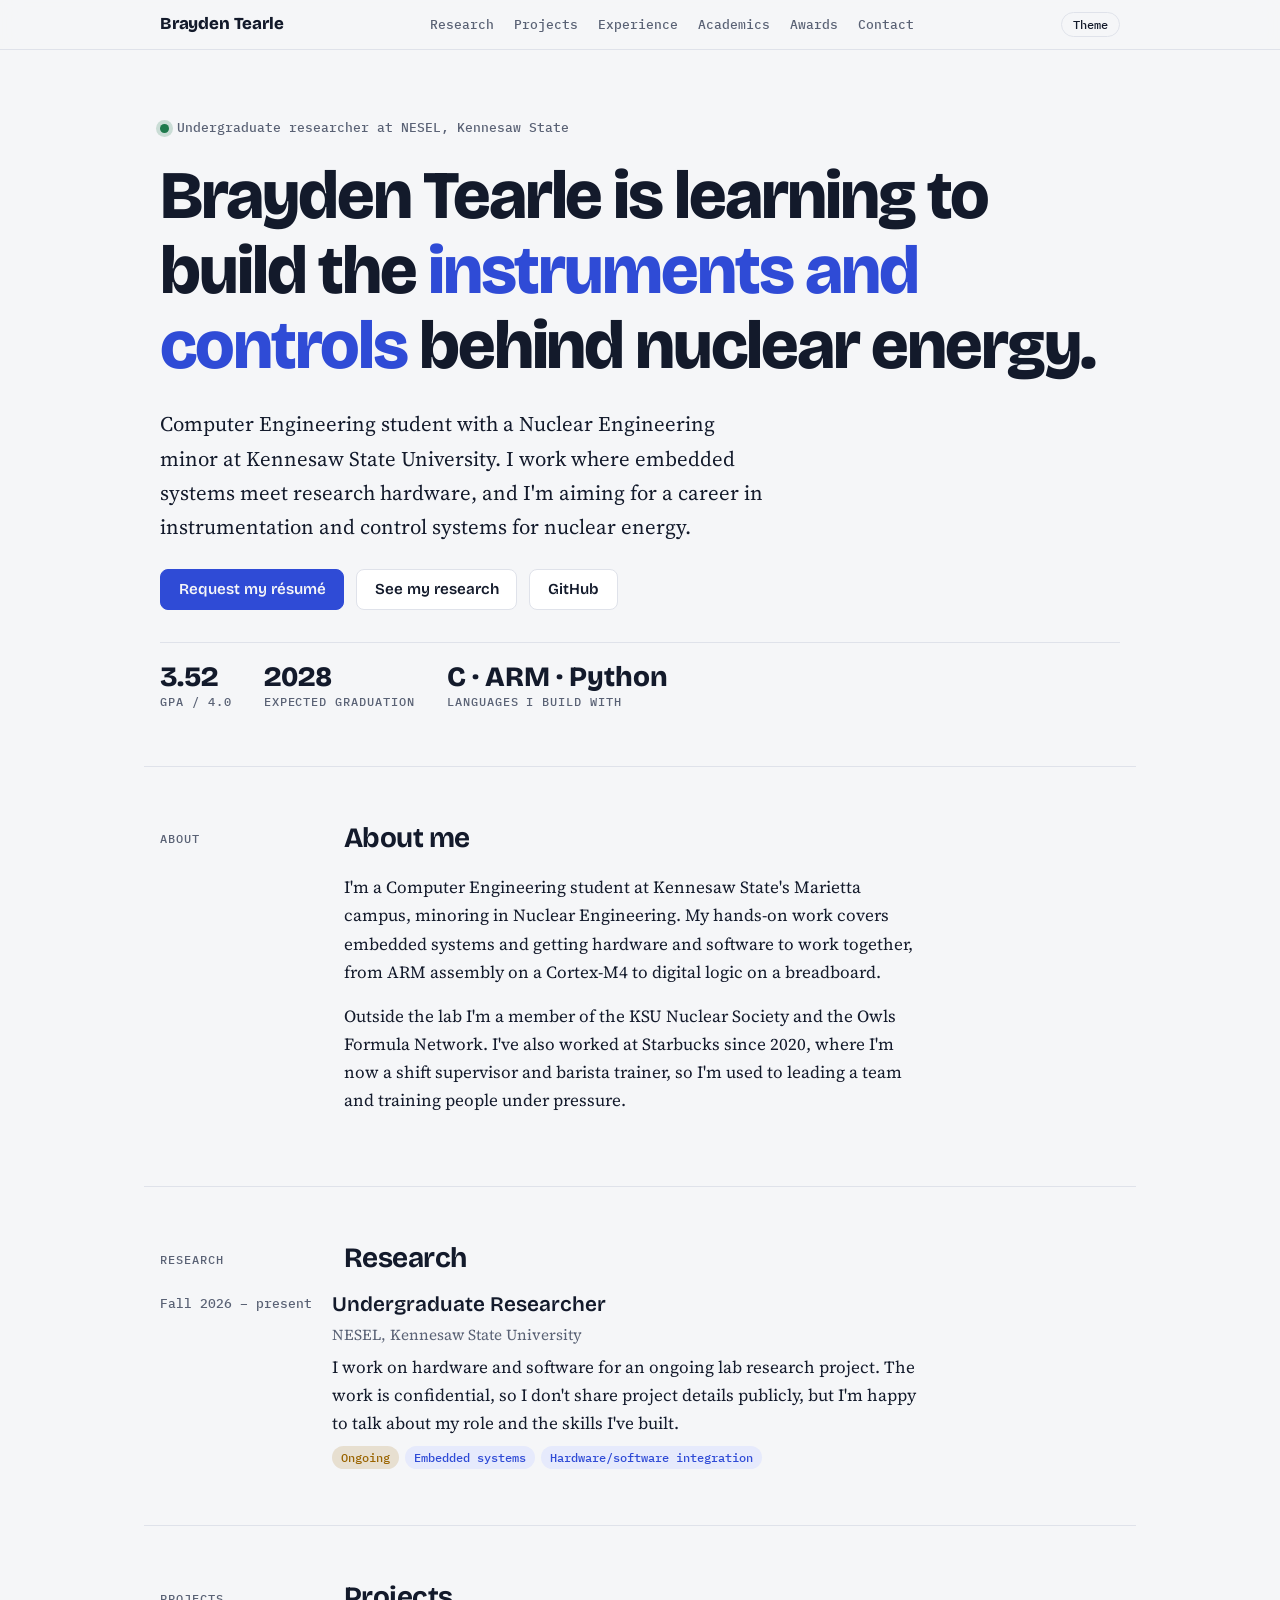
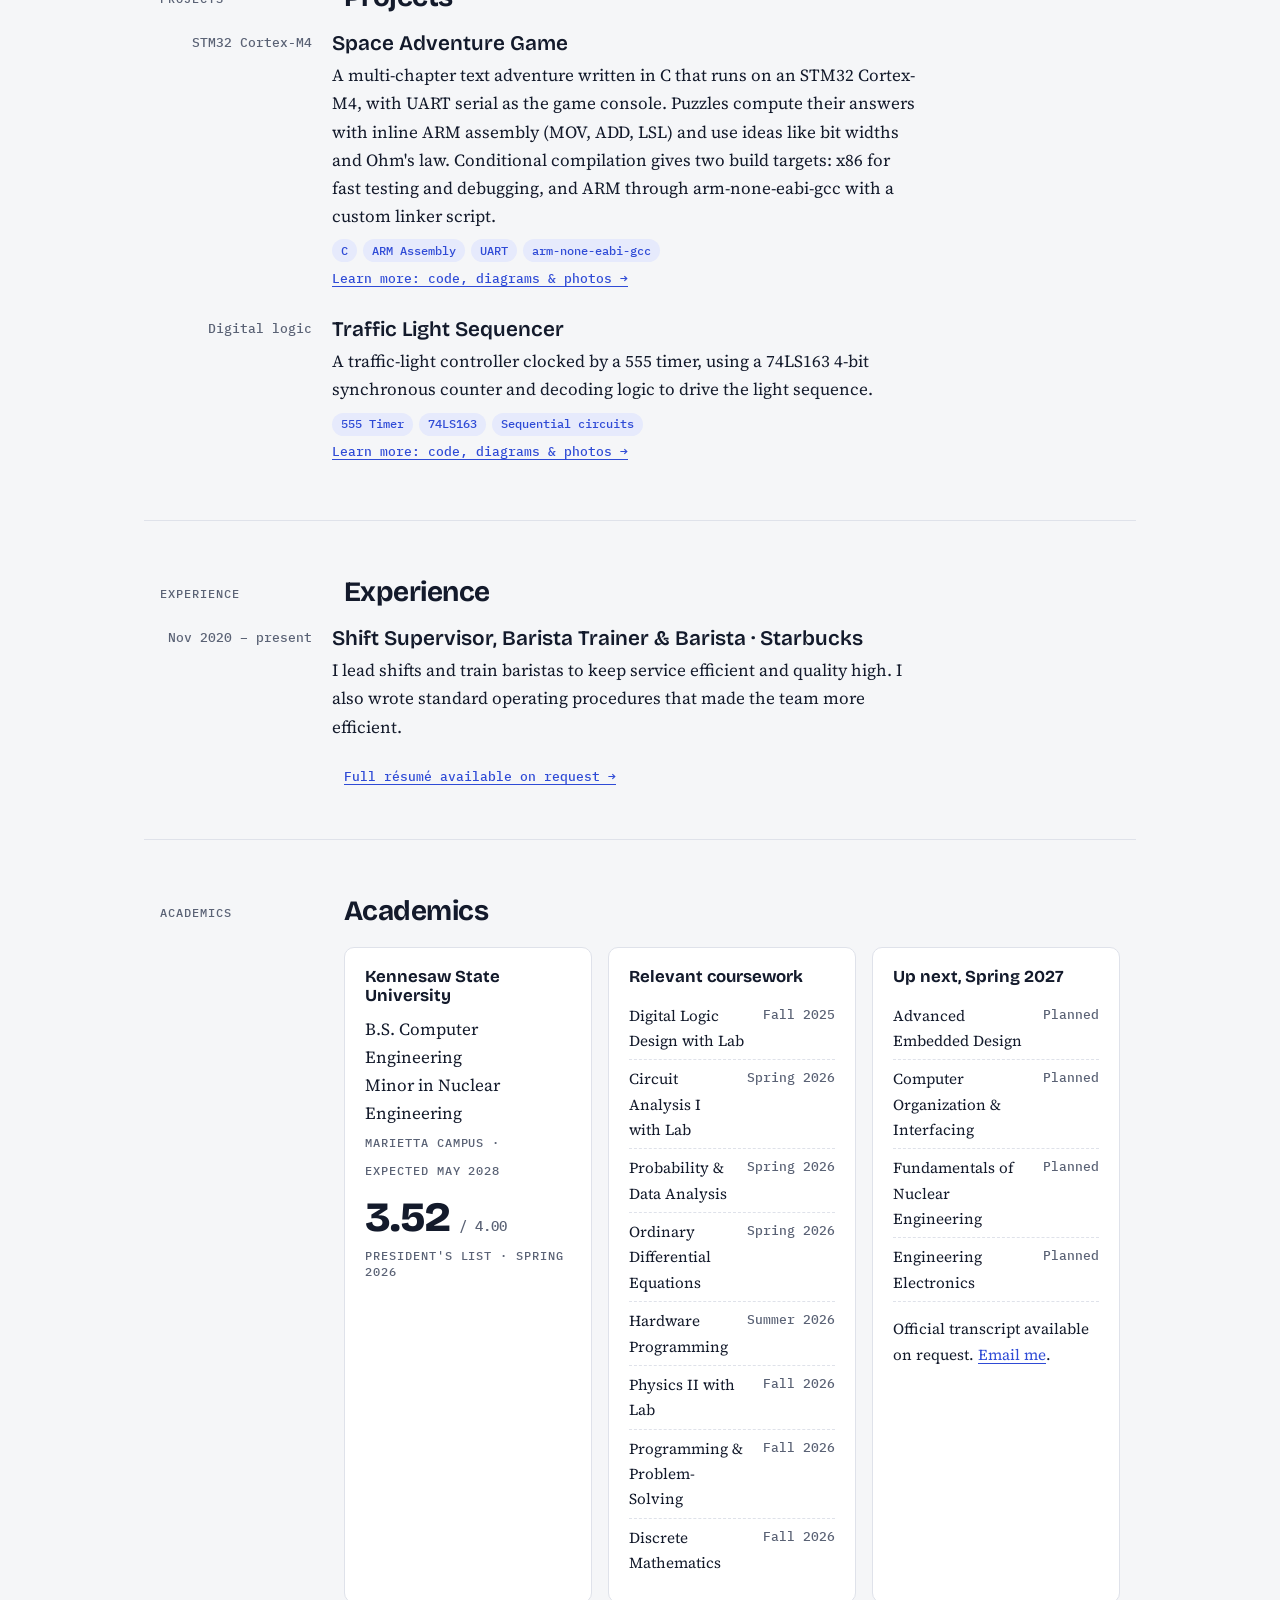
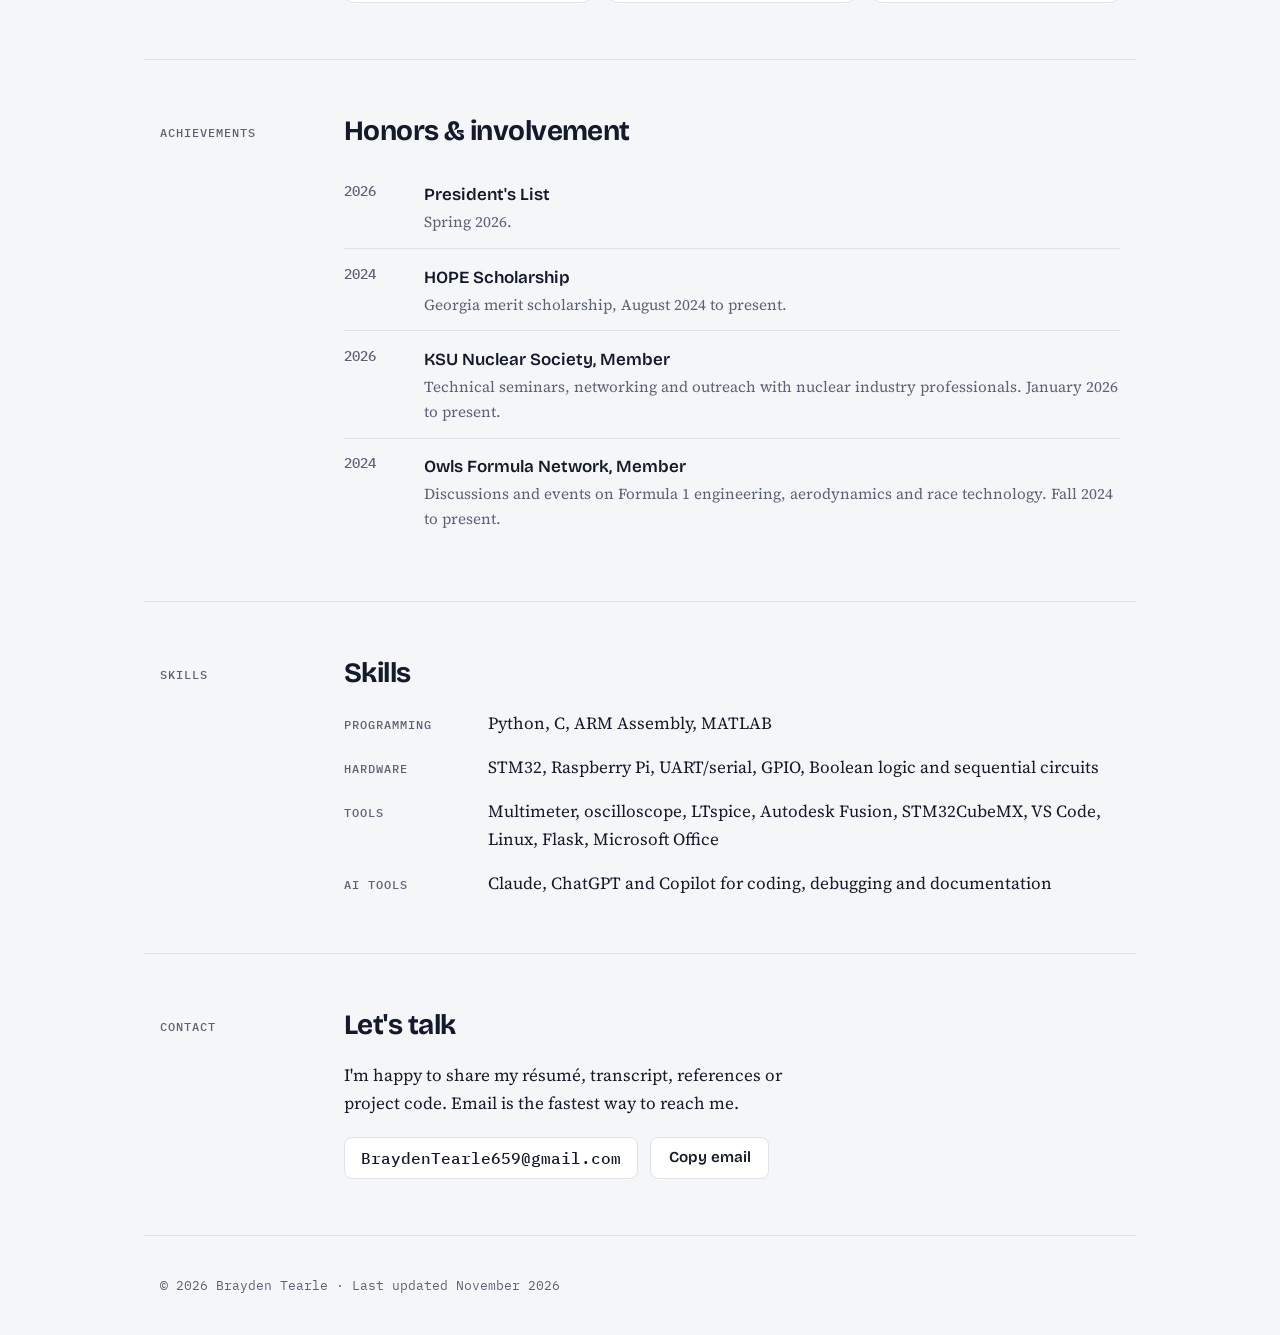
==== commit db48f1df: "Portfolio site Co-Authored-By: Claude Opus 5.5 <noreply@anthropic.com> Claude-Session: https://claud" ====
--- a/index.html
+++ b/index.html
@@ -34,14 +34,14 @@
       <h1>Brayden Tearle is learning to build the <em>instruments and controls</em> behind nuclear energy.</h1>
       <p class="lede">Computer Engineering student with a Nuclear Engineering minor at Kennesaw State University. I work where embedded systems meet research hardware, and I'm aiming for a career in instrumentation and control systems for nuclear energy.</p>
       <div class="ctas">
-        <a class="btn primary" href="assets/resume.pdf">Download résumé (PDF)</a>
+        <a class="btn primary" href="#contact">Request my résumé</a>
         <a class="btn" href="#research">See my research</a>
         <a class="btn" href="https://github.com/Btearle1">GitHub</a>
       </div>
       <div class="facts">
         <div><b>3.52</b><span class="label">GPA / 4.0</span></div>
         <div><b>2028</b><span class="label">Expected graduation</span></div>
-        <div><b>STM32 · ESP32 · Pi</b><span class="label">Hardware I build on</span></div>
+        <div><b>C · ARM · Python</b><span class="label">Languages I build with</span></div>
       </div>
     </div>
   </section>
@@ -51,7 +51,7 @@
       <div class="rail label">About</div>
       <div class="prose">
         <h2>About me</h2>
-        <p>I'm a Computer Engineering student at Kennesaw State's Marietta campus, minoring in Nuclear Engineering. My hands-on work covers embedded systems, research instrumentation, and getting hardware and software to work together, from ARM assembly on a Cortex-M4 to a Flask web interface driving stepper motors.</p>
+        <p>I'm a Computer Engineering student at Kennesaw State's Marietta campus, minoring in Nuclear Engineering. My hands-on work covers embedded systems and getting hardware and software to work together, from ARM assembly on a Cortex-M4 to digital logic on a breadboard.</p>
         <p>Outside the lab I'm a member of the KSU Nuclear Society and the Owls Formula Network. I've also worked at Starbucks since 2020, where I'm now a shift supervisor and barista trainer, so I'm used to leading a team and training people under pressure.</p>
       </div>
     </div>
@@ -66,11 +66,10 @@
           <article class="entry">
             <div class="when">Fall 2026 – present</div>
             <div>
-              <h3>Embedded instrumentation for a research system</h3>
-              <p class="cite"><b>Undergraduate Researcher</b>, NESEL, Kennesaw State University</p>
-              <p>I took over a lab system with little documentation and traced and documented how its hardware and software fit together. I redesigned and 3D printed a component to fix a flaw that affected accuracy, and I'm now building features for its web-based control interface. Project details are confidential.</p>
-              <div class="chips"><span class="chip warn">Ongoing</span><span class="chip">Raspberry Pi</span><span class="chip">ESP32</span><span class="chip">Python / Flask</span><span class="chip">Autodesk Fusion</span></div>
-              <a class="learn" href="projects/nesel-research.html">My role and skills →</a>
+              <h3>Undergraduate Researcher</h3>
+              <p class="cite">NESEL, Kennesaw State University</p>
+              <p>I work on hardware and software for an ongoing lab research project. The work is confidential, so I don't share project details publicly, but I'm happy to talk about my role and the skills I've built.</p>
+              <div class="chips"><span class="chip warn">Ongoing</span><span class="chip">Embedded systems</span><span class="chip">Hardware/software integration</span></div>
             </div>
           </article>
         </div>
@@ -121,7 +120,7 @@
             </div>
           </article>
         </div>
-        <div class="links" style="margin-top:1.5rem"><a href="assets/resume.pdf">Full résumé (PDF) →</a></div>
+        <div class="links" style="margin-top:1.5rem"><a href="#contact">Full résumé available on request →</a></div>
       </div>
     </div>
   </section>
@@ -184,7 +183,7 @@
         <h2>Skills</h2>
         <div class="skills">
           <div><span class="label">Programming</span><p>Python, C, ARM Assembly, MATLAB</p></div>
-          <div><span class="label">Hardware</span><p>STM32, Raspberry Pi, ESP32, stepper motors, UART/serial, GPIO, Boolean logic and sequential circuits</p></div>
+          <div><span class="label">Hardware</span><p>STM32, Raspberry Pi, UART/serial, GPIO, Boolean logic and sequential circuits</p></div>
           <div><span class="label">Tools</span><p>Multimeter, oscilloscope, LTspice, Autodesk Fusion, STM32CubeMX, VS Code, Linux, Flask, Microsoft Office</p></div>
           <div><span class="label">AI tools</span><p>Claude, ChatGPT and Copilot for coding, debugging and documentation</p></div>
         </div>
@@ -197,7 +196,7 @@
       <div class="rail label">Contact</div>
       <div>
         <h2>Let's talk</h2>
-        <p style="max-width:55ch;margin:0 0 1.25rem">I'm happy to share my transcript, references or project code. Email is the fastest way to reach me.</p>
+        <p style="max-width:55ch;margin:0 0 1.25rem">I'm happy to share my résumé, transcript, references or project code. Email is the fastest way to reach me.</p>
         <div class="contact-row">
           <span class="addr" id="email">BraydenTearle659@gmail.com</span>
           <button class="btn" id="copy-btn" type="button">Copy email</button>
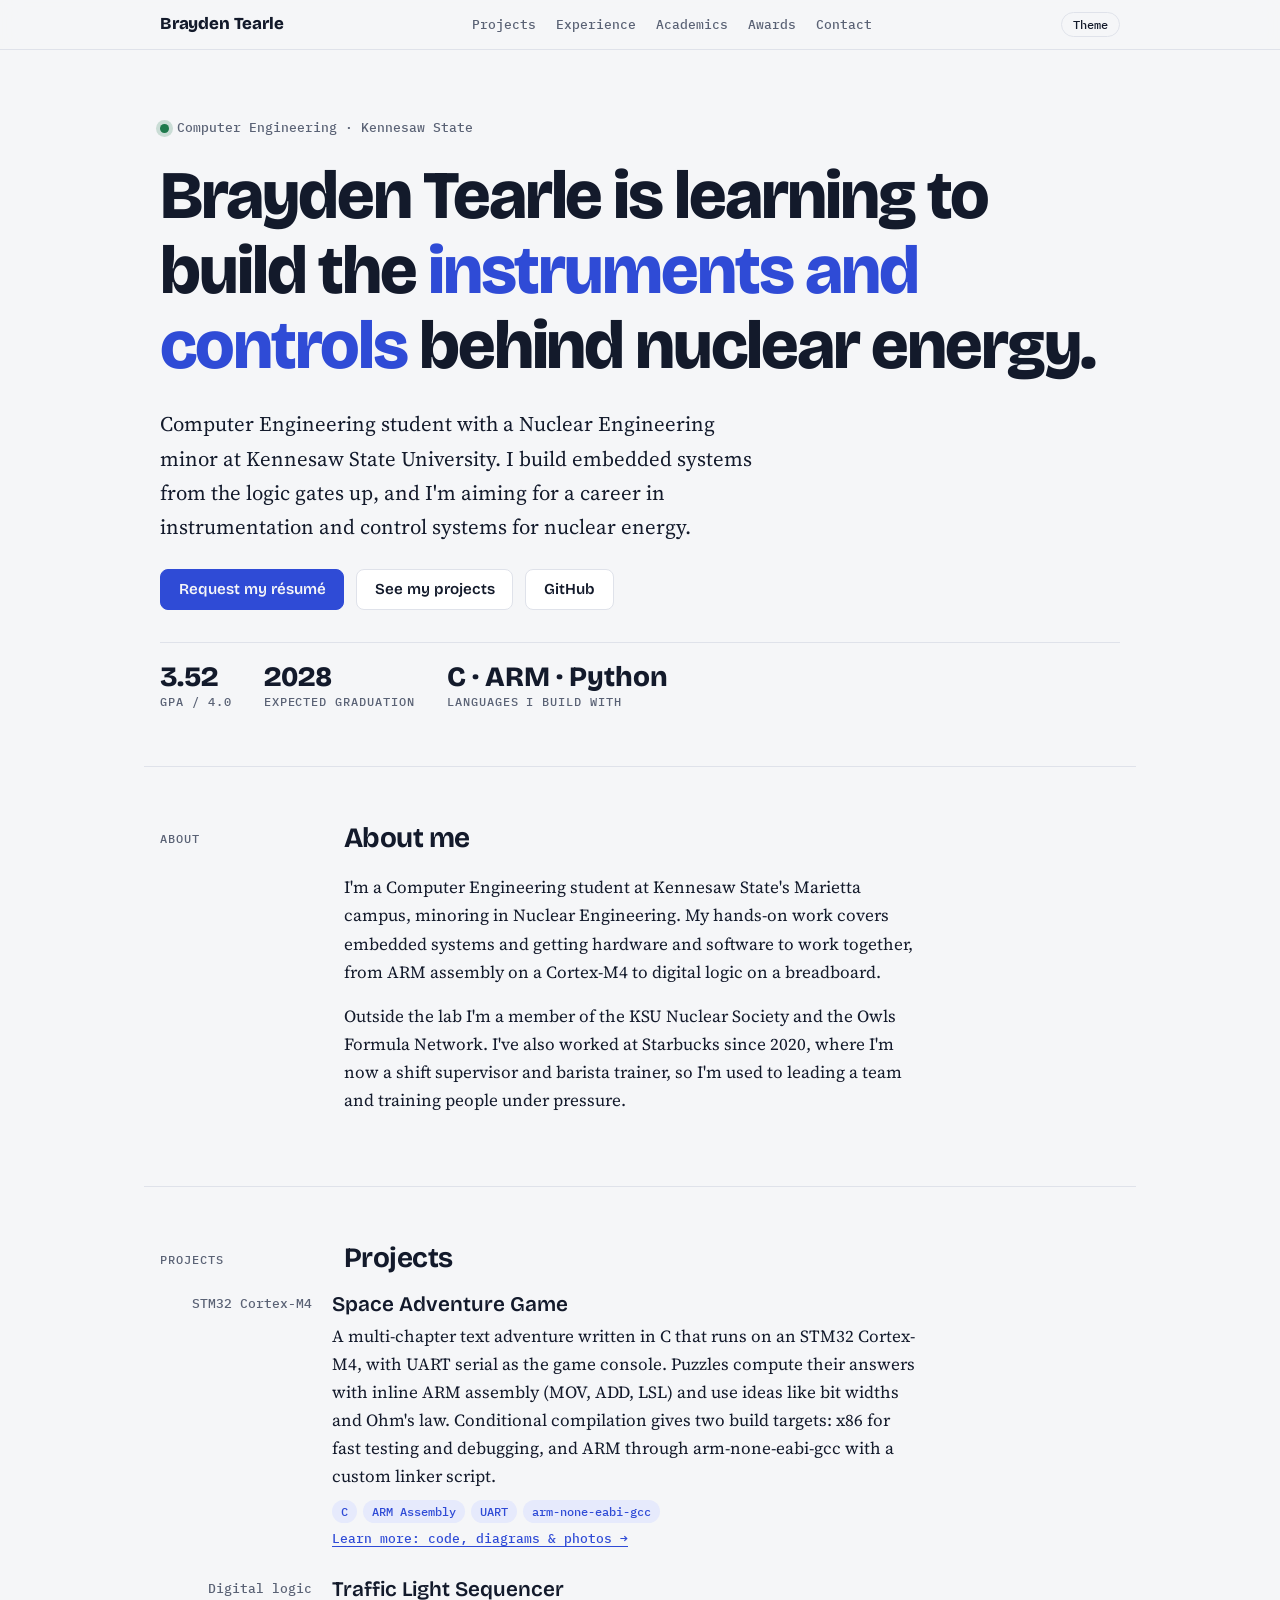
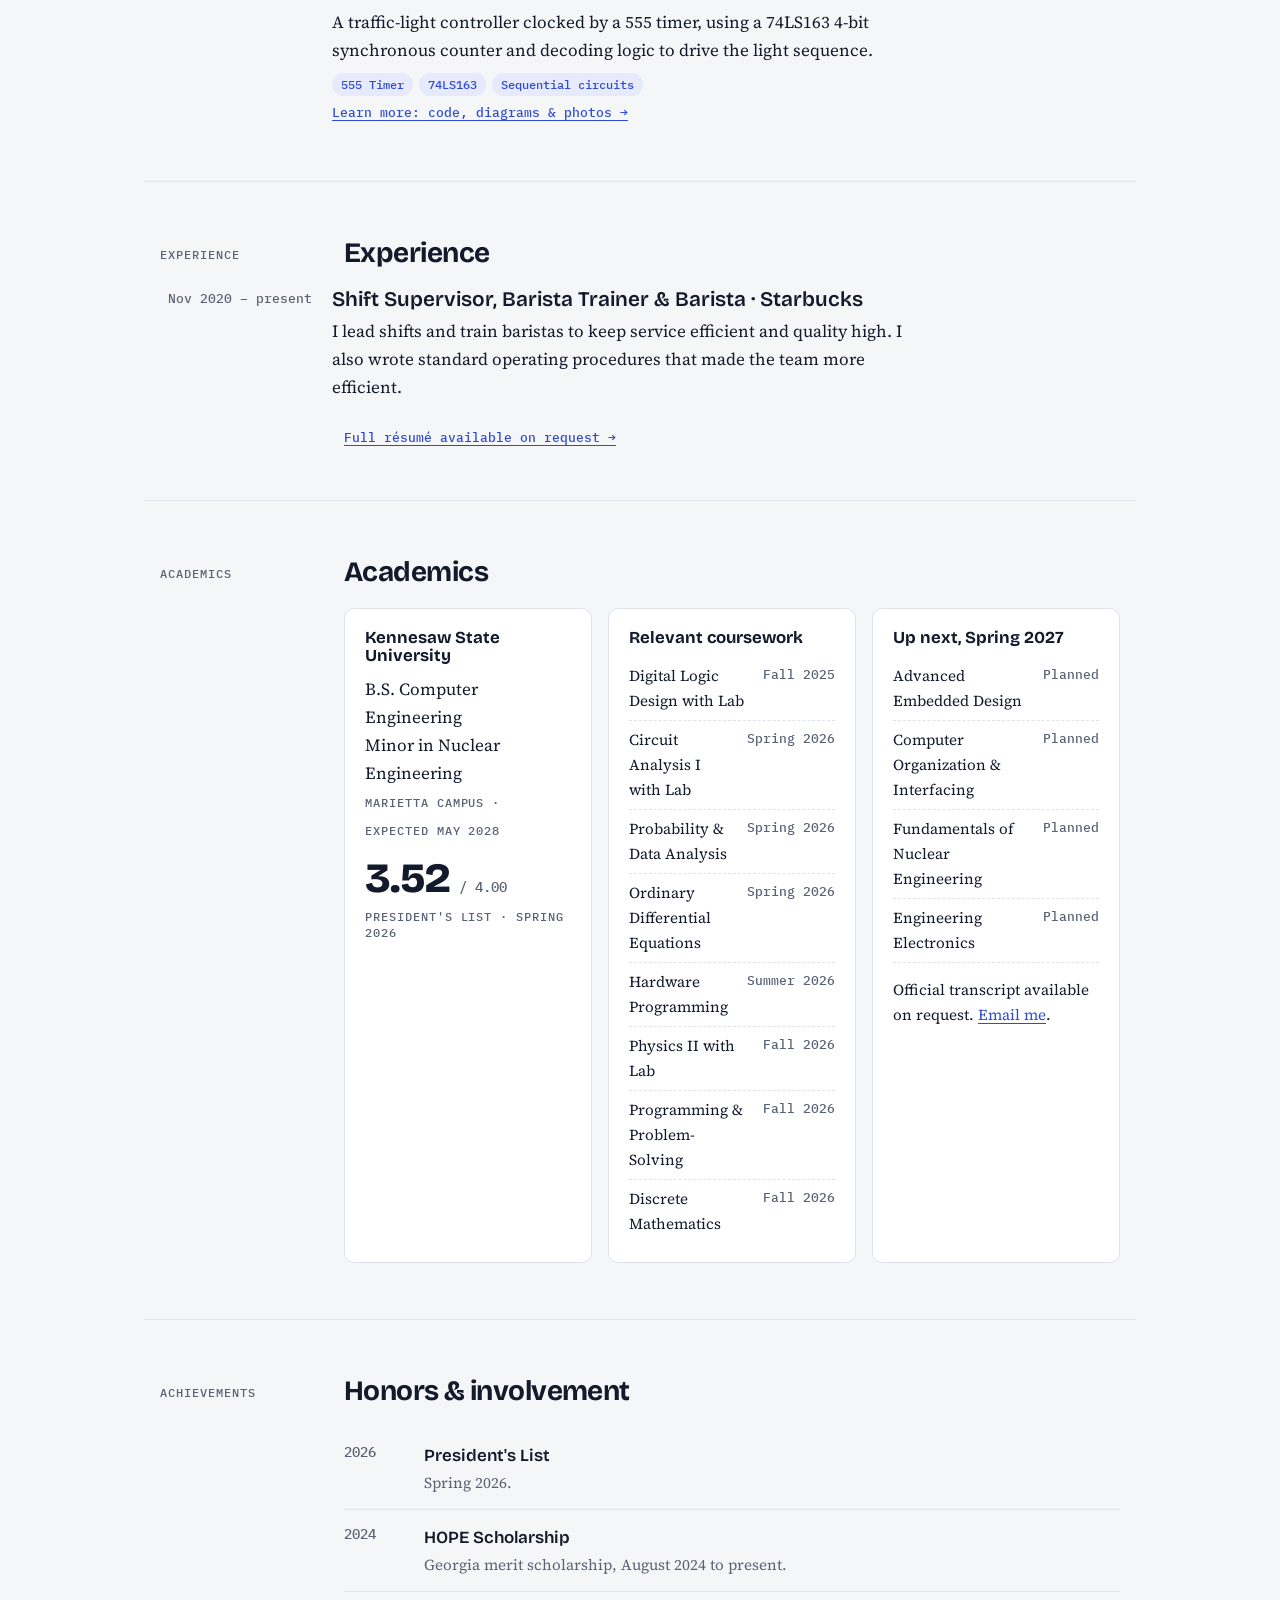
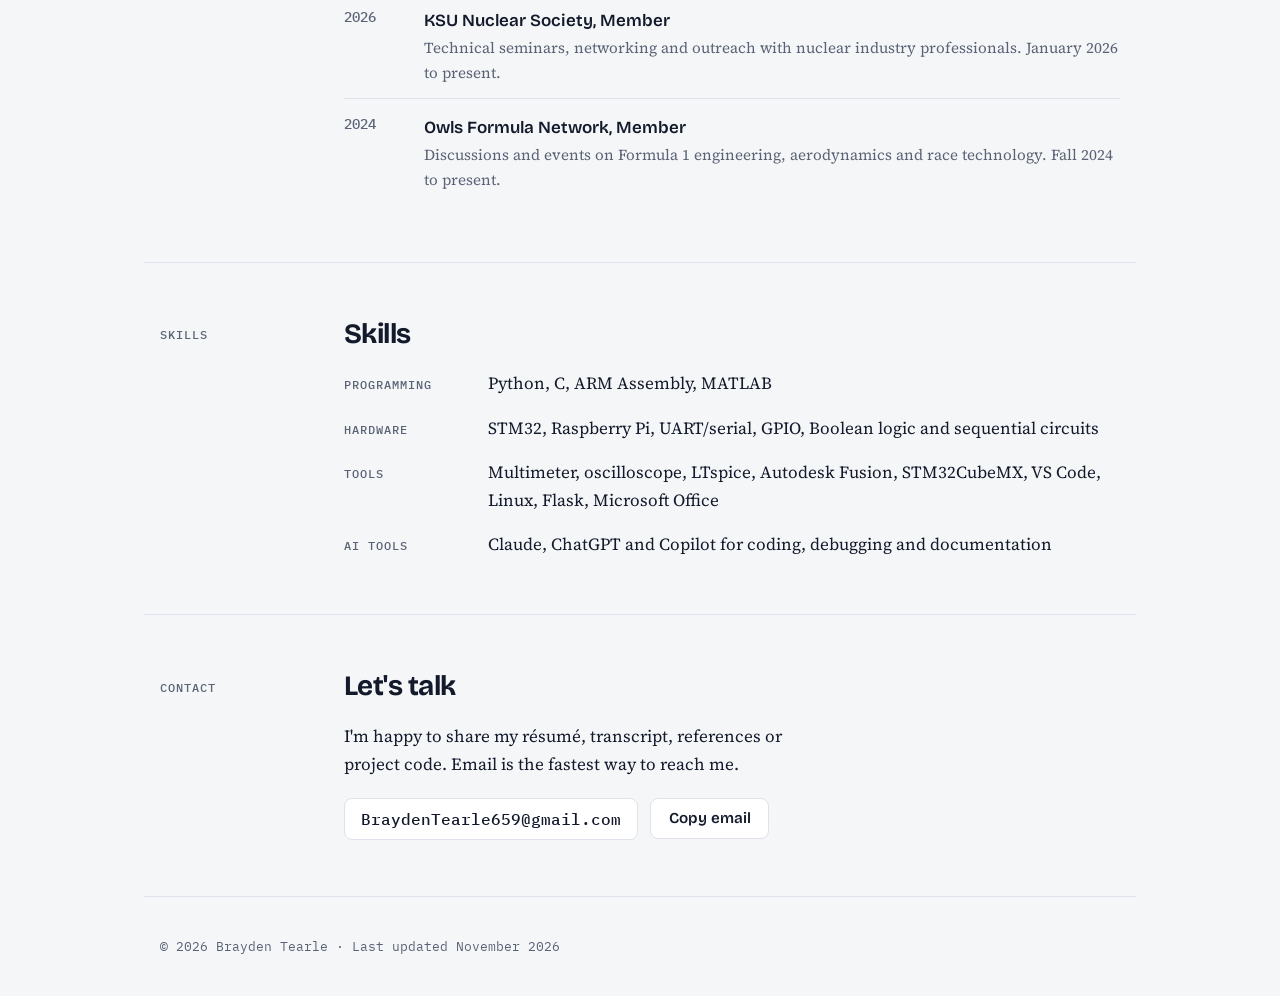
==== commit d70f90f6: "Remove research section from the site Co-Authored-By: Claude Opus 5.5 <noreply@anthropic.com> Claude" ====
--- a/index.html
+++ b/index.html
@@ -6,7 +6,7 @@
 <!--BODY-START-->
 <title>Brayden Tearle</title>
 <meta name="claude:viewport-fit-sides" content="cover">
-<meta name="description" content="Brayden Tearle: Computer Engineering student at Kennesaw State with a Nuclear Engineering minor. Research, projects, resume and academics.">
+<meta name="description" content="Brayden Tearle: Computer Engineering student at Kennesaw State with a Nuclear Engineering minor. Projects, experience and academics.">
 <link rel="preconnect" href="https://fonts.googleapis.com">
 <link rel="preconnect" href="https://fonts.gstatic.com" crossorigin>
 <link rel="stylesheet" href="https://fonts.googleapis.com/css2?family=Bricolage+Grotesque:opsz,wght@12..96,400;12..96,600;12..96,800&family=Source+Serif+4:ital,opsz,wght@0,8..60,400;0,8..60,600;1,8..60,400&family=IBM+Plex+Mono:wght@400;500&display=swap">
@@ -16,7 +16,6 @@
   <div class="wrap">
     <a class="brand" href="#top">Brayden Tearle</a>
     <nav aria-label="Sections"><ul>
-      <li><a href="#research">Research</a></li>
       <li><a href="#projects">Projects</a></li>
       <li><a href="#experience">Experience</a></li>
       <li><a href="#academics">Academics</a></li>
@@ -30,12 +29,12 @@
 <main id="top">
   <section class="hero">
     <div class="wrap">
-      <span class="status"><i></i>Undergraduate researcher at NESEL, Kennesaw State</span>
+      <span class="status"><i></i>Computer Engineering · Kennesaw State</span>
       <h1>Brayden Tearle is learning to build the <em>instruments and controls</em> behind nuclear energy.</h1>
-      <p class="lede">Computer Engineering student with a Nuclear Engineering minor at Kennesaw State University. I work where embedded systems meet research hardware, and I'm aiming for a career in instrumentation and control systems for nuclear energy.</p>
+      <p class="lede">Computer Engineering student with a Nuclear Engineering minor at Kennesaw State University. I build embedded systems from the logic gates up, and I'm aiming for a career in instrumentation and control systems for nuclear energy.</p>
       <div class="ctas">
         <a class="btn primary" href="#contact">Request my résumé</a>
-        <a class="btn" href="#research">See my research</a>
+        <a class="btn" href="#projects">See my projects</a>
         <a class="btn" href="https://github.com/Btearle1">GitHub</a>
       </div>
       <div class="facts">
@@ -53,26 +52,6 @@
         <h2>About me</h2>
         <p>I'm a Computer Engineering student at Kennesaw State's Marietta campus, minoring in Nuclear Engineering. My hands-on work covers embedded systems and getting hardware and software to work together, from ARM assembly on a Cortex-M4 to digital logic on a breadboard.</p>
         <p>Outside the lab I'm a member of the KSU Nuclear Society and the Owls Formula Network. I've also worked at Starbucks since 2020, where I'm now a shift supervisor and barista trainer, so I'm used to leading a team and training people under pressure.</p>
-      </div>
-    </div>
-  </section>
-
-  <section class="block" id="research">
-    <div class="wrap">
-      <div class="rail label">Research</div>
-      <div>
-        <h2>Research</h2>
-        <div class="entries">
-          <article class="entry">
-            <div class="when">Fall 2026 – present</div>
-            <div>
-              <h3>Undergraduate Researcher</h3>
-              <p class="cite">NESEL, Kennesaw State University</p>
-              <p>I work on hardware and software for an ongoing lab research project. The work is confidential, so I don't share project details publicly, but I'm happy to talk about my role and the skills I've built.</p>
-              <div class="chips"><span class="chip warn">Ongoing</span><span class="chip">Embedded systems</span><span class="chip">Hardware/software integration</span></div>
-            </div>
-          </article>
-        </div>
       </div>
     </div>
   </section>
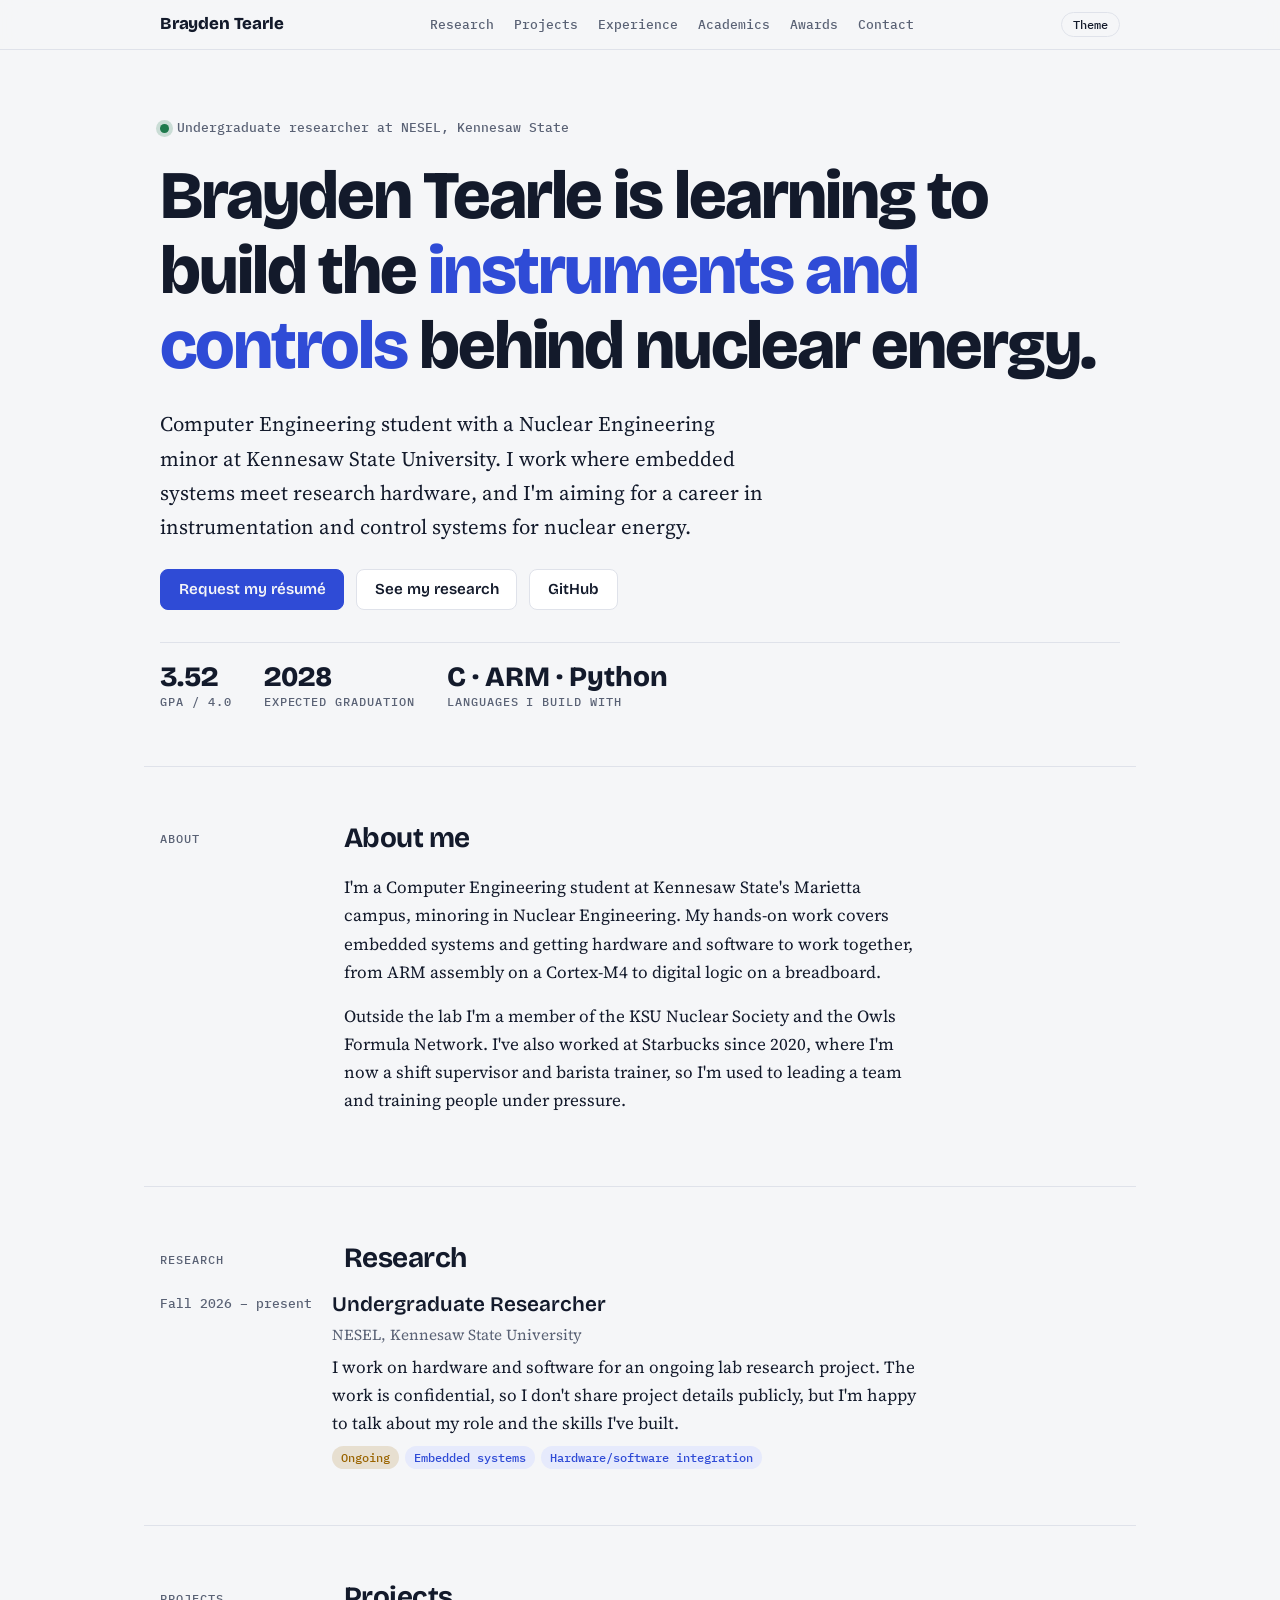
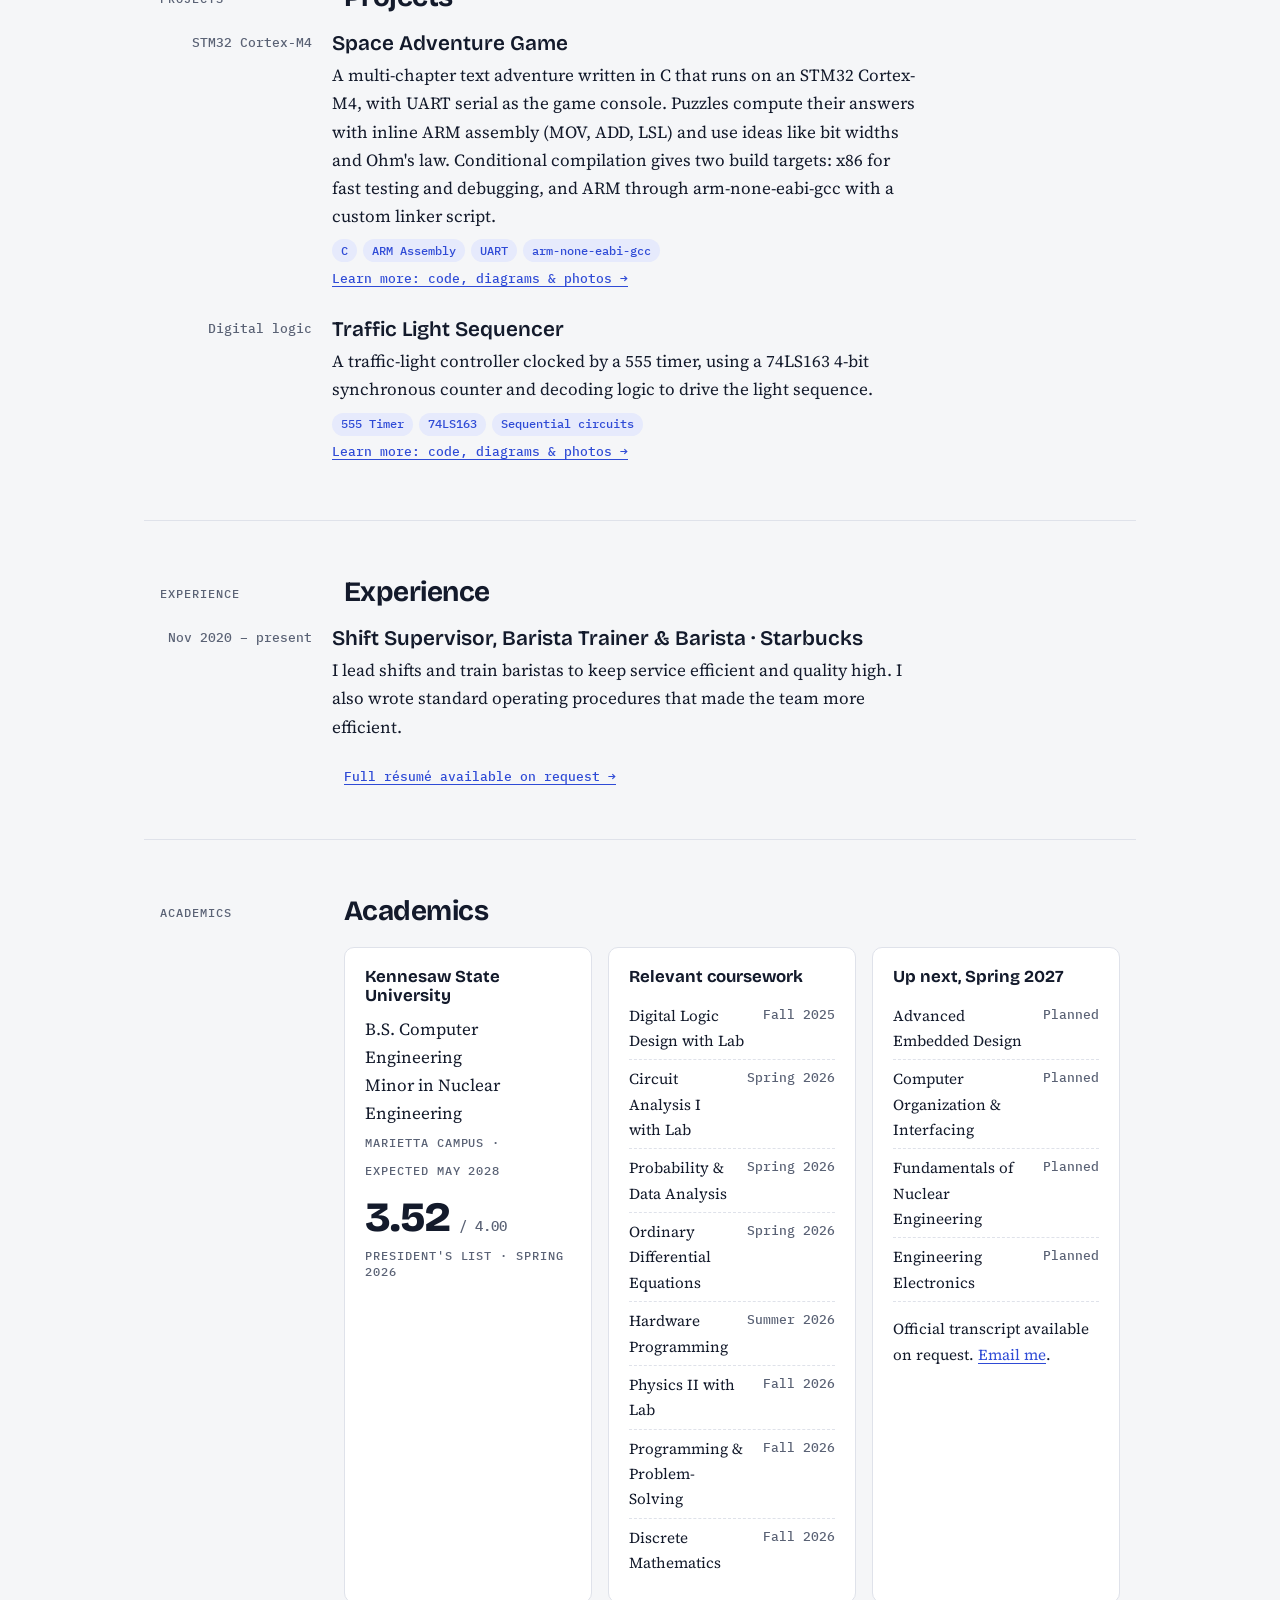
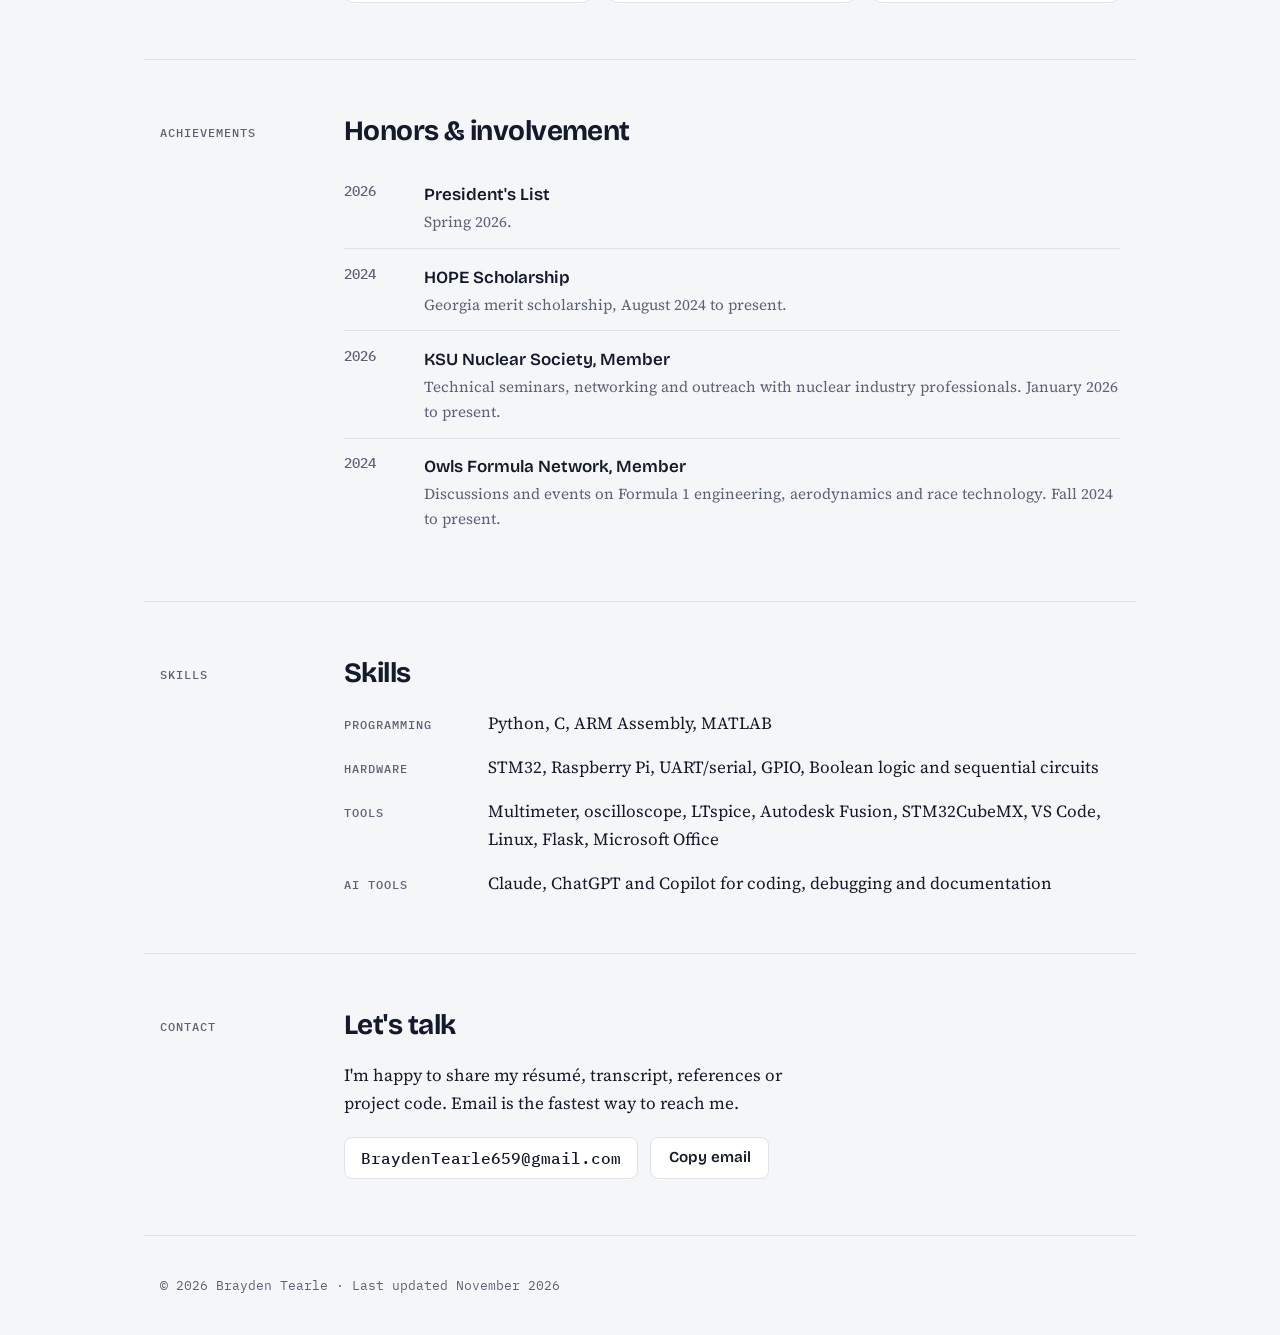
==== commit b183587c: "Restore vague research entry (lab, role, dates only) Co-Authored-By: Claude Opus 5.5 <noreply@anthro" ====
--- a/index.html
+++ b/index.html
@@ -6,7 +6,7 @@
 <!--BODY-START-->
 <title>Brayden Tearle</title>
 <meta name="claude:viewport-fit-sides" content="cover">
-<meta name="description" content="Brayden Tearle: Computer Engineering student at Kennesaw State with a Nuclear Engineering minor. Projects, experience and academics.">
+<meta name="description" content="Brayden Tearle: Computer Engineering student at Kennesaw State with a Nuclear Engineering minor. Research, projects, resume and academics.">
 <link rel="preconnect" href="https://fonts.googleapis.com">
 <link rel="preconnect" href="https://fonts.gstatic.com" crossorigin>
 <link rel="stylesheet" href="https://fonts.googleapis.com/css2?family=Bricolage+Grotesque:opsz,wght@12..96,400;12..96,600;12..96,800&family=Source+Serif+4:ital,opsz,wght@0,8..60,400;0,8..60,600;1,8..60,400&family=IBM+Plex+Mono:wght@400;500&display=swap">
@@ -16,6 +16,7 @@
   <div class="wrap">
     <a class="brand" href="#top">Brayden Tearle</a>
     <nav aria-label="Sections"><ul>
+      <li><a href="#research">Research</a></li>
       <li><a href="#projects">Projects</a></li>
       <li><a href="#experience">Experience</a></li>
       <li><a href="#academics">Academics</a></li>
@@ -29,12 +30,12 @@
 <main id="top">
   <section class="hero">
     <div class="wrap">
-      <span class="status"><i></i>Computer Engineering · Kennesaw State</span>
+      <span class="status"><i></i>Undergraduate researcher at NESEL, Kennesaw State</span>
       <h1>Brayden Tearle is learning to build the <em>instruments and controls</em> behind nuclear energy.</h1>
-      <p class="lede">Computer Engineering student with a Nuclear Engineering minor at Kennesaw State University. I build embedded systems from the logic gates up, and I'm aiming for a career in instrumentation and control systems for nuclear energy.</p>
+      <p class="lede">Computer Engineering student with a Nuclear Engineering minor at Kennesaw State University. I work where embedded systems meet research hardware, and I'm aiming for a career in instrumentation and control systems for nuclear energy.</p>
       <div class="ctas">
         <a class="btn primary" href="#contact">Request my résumé</a>
-        <a class="btn" href="#projects">See my projects</a>
+        <a class="btn" href="#research">See my research</a>
         <a class="btn" href="https://github.com/Btearle1">GitHub</a>
       </div>
       <div class="facts">
@@ -52,6 +53,26 @@
         <h2>About me</h2>
         <p>I'm a Computer Engineering student at Kennesaw State's Marietta campus, minoring in Nuclear Engineering. My hands-on work covers embedded systems and getting hardware and software to work together, from ARM assembly on a Cortex-M4 to digital logic on a breadboard.</p>
         <p>Outside the lab I'm a member of the KSU Nuclear Society and the Owls Formula Network. I've also worked at Starbucks since 2020, where I'm now a shift supervisor and barista trainer, so I'm used to leading a team and training people under pressure.</p>
+      </div>
+    </div>
+  </section>
+
+  <section class="block" id="research">
+    <div class="wrap">
+      <div class="rail label">Research</div>
+      <div>
+        <h2>Research</h2>
+        <div class="entries">
+          <article class="entry">
+            <div class="when">Fall 2026 – present</div>
+            <div>
+              <h3>Undergraduate Researcher</h3>
+              <p class="cite">NESEL, Kennesaw State University</p>
+              <p>I work on hardware and software for an ongoing lab research project. The work is confidential, so I don't share project details publicly, but I'm happy to talk about my role and the skills I've built.</p>
+              <div class="chips"><span class="chip warn">Ongoing</span><span class="chip">Embedded systems</span><span class="chip">Hardware/software integration</span></div>
+            </div>
+          </article>
+        </div>
       </div>
     </div>
   </section>
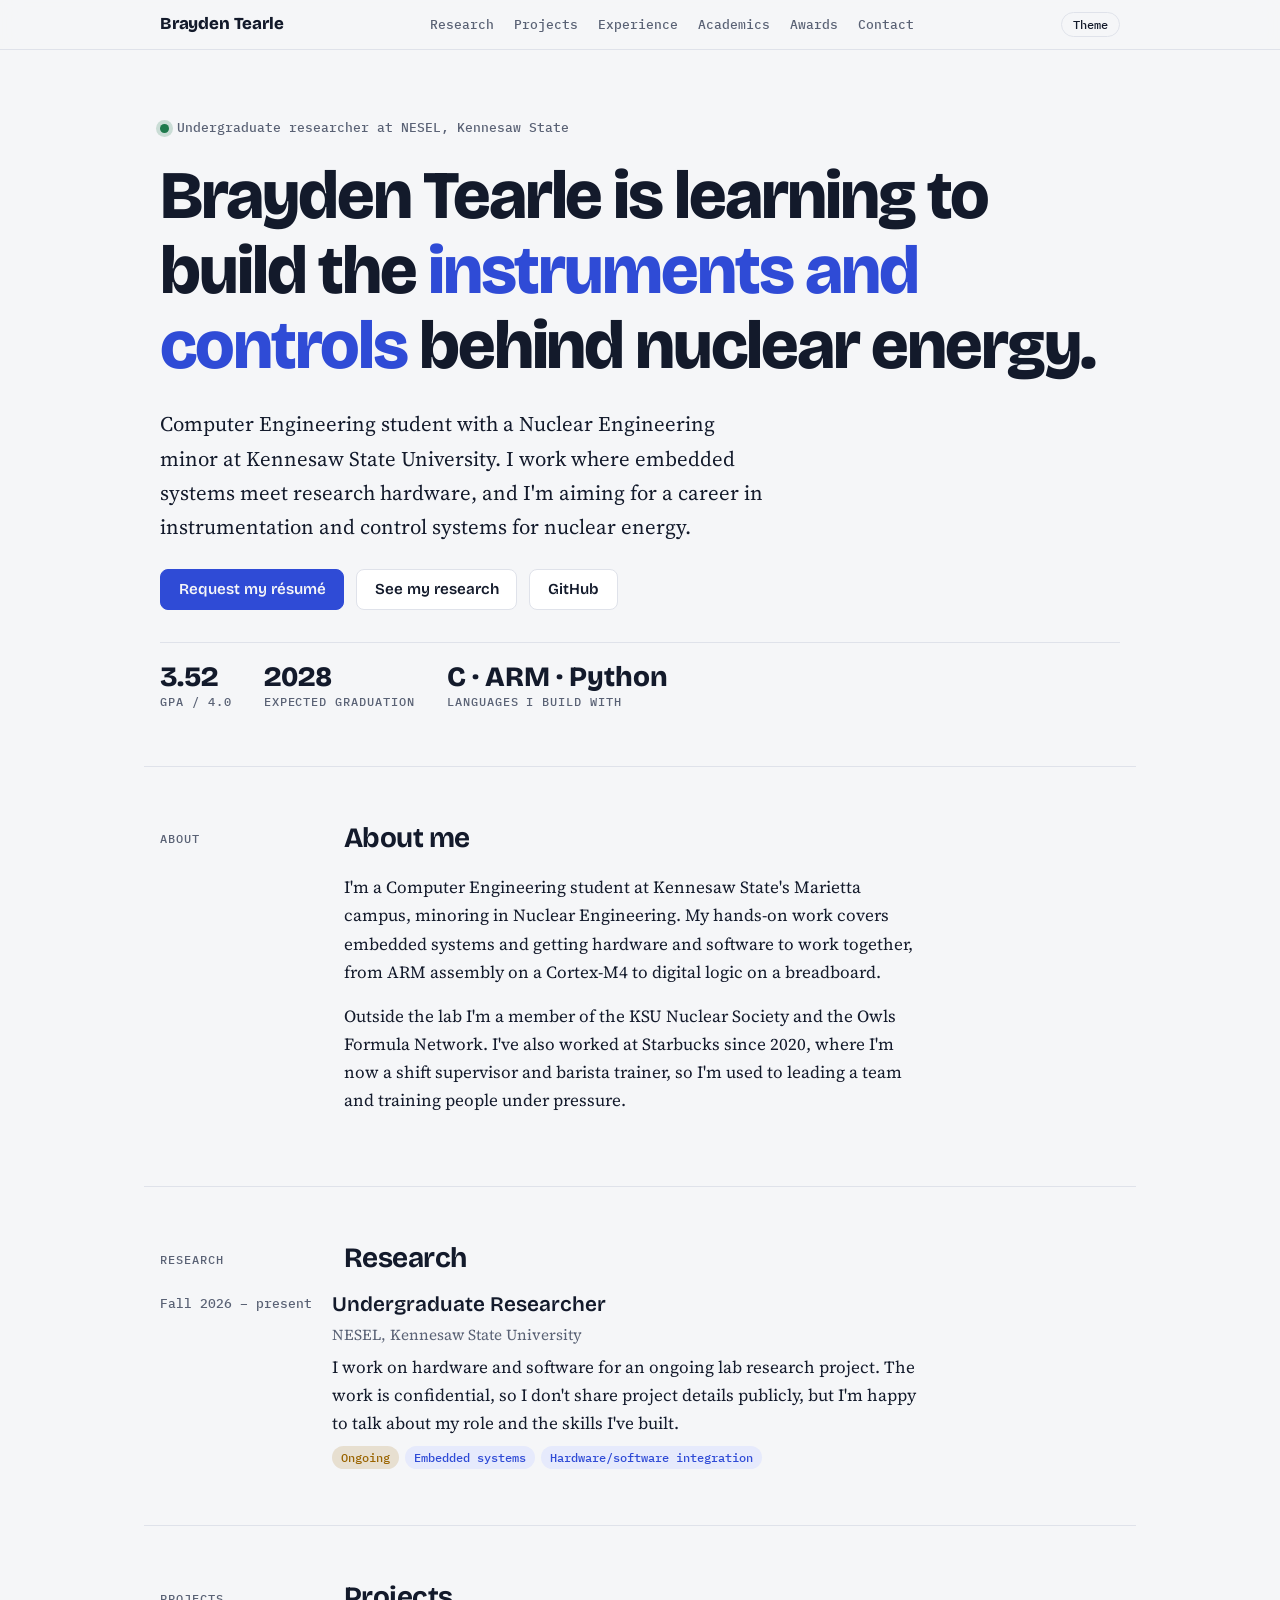
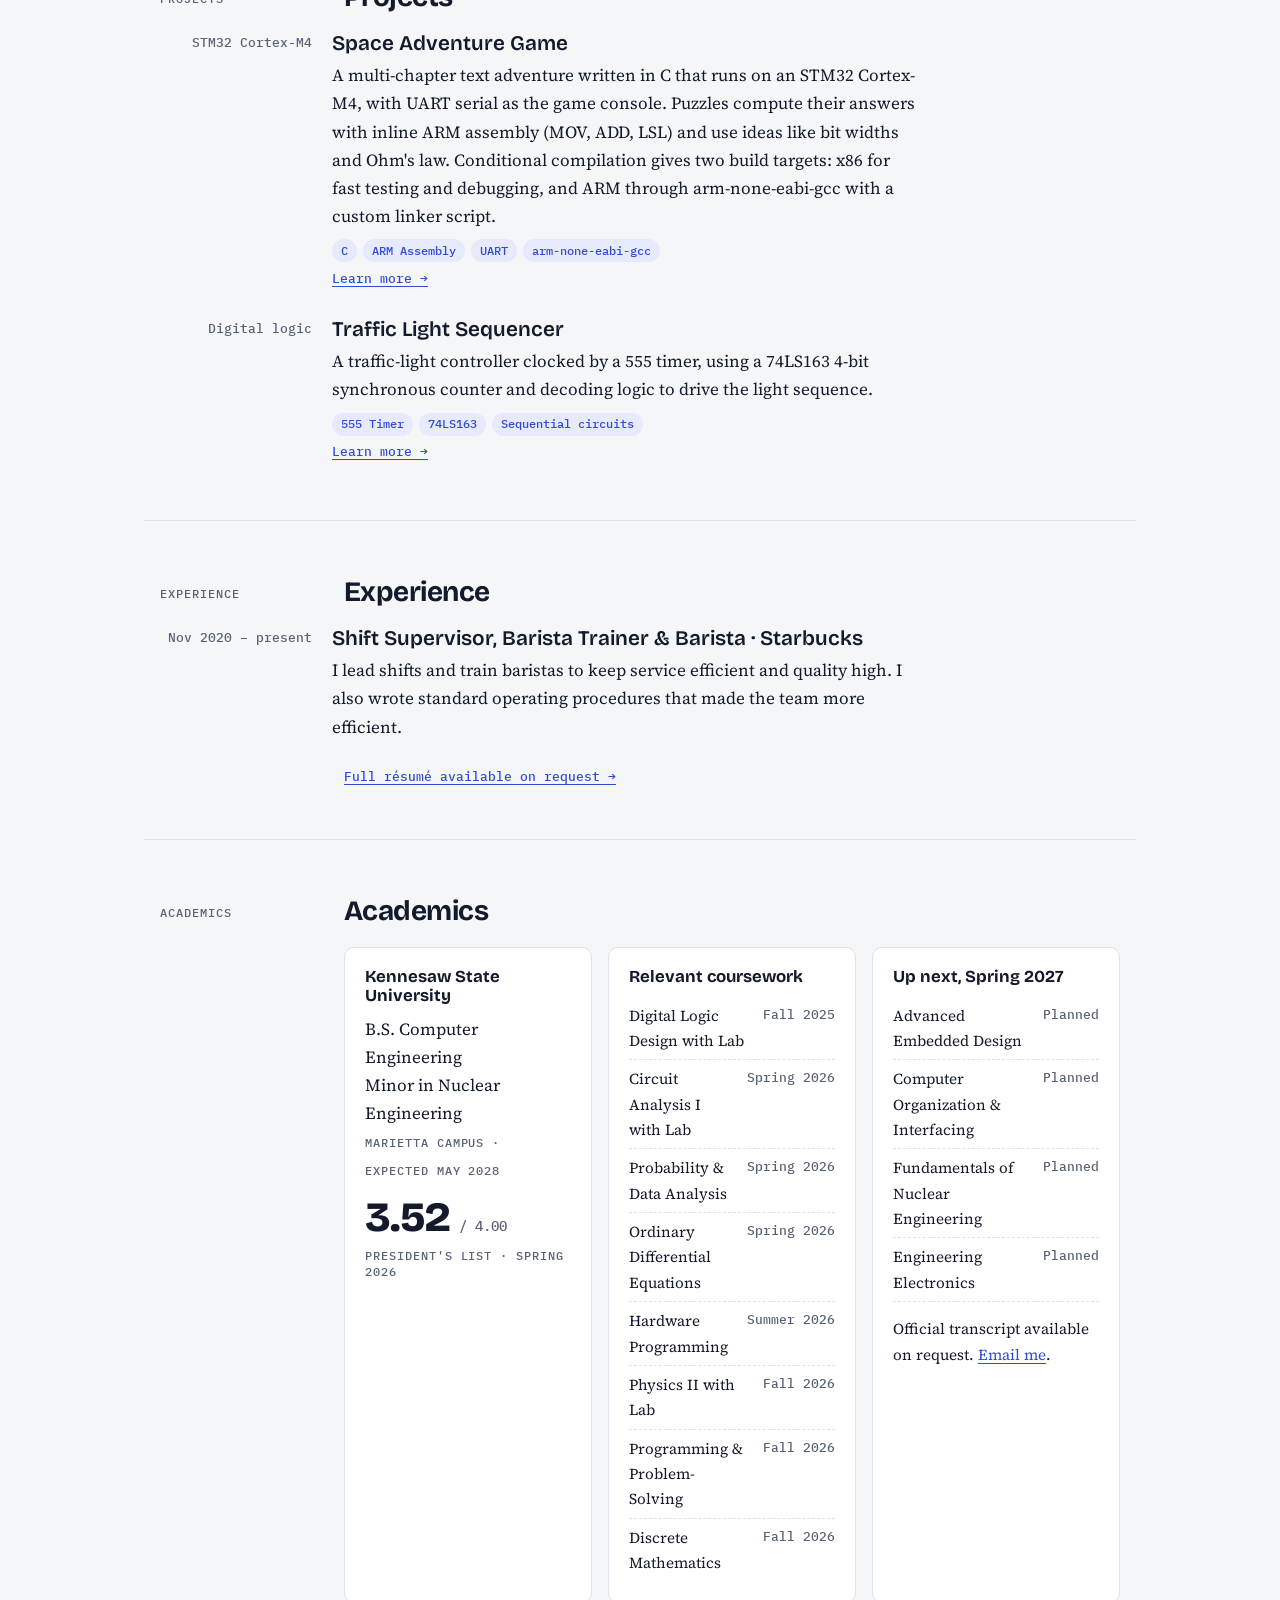
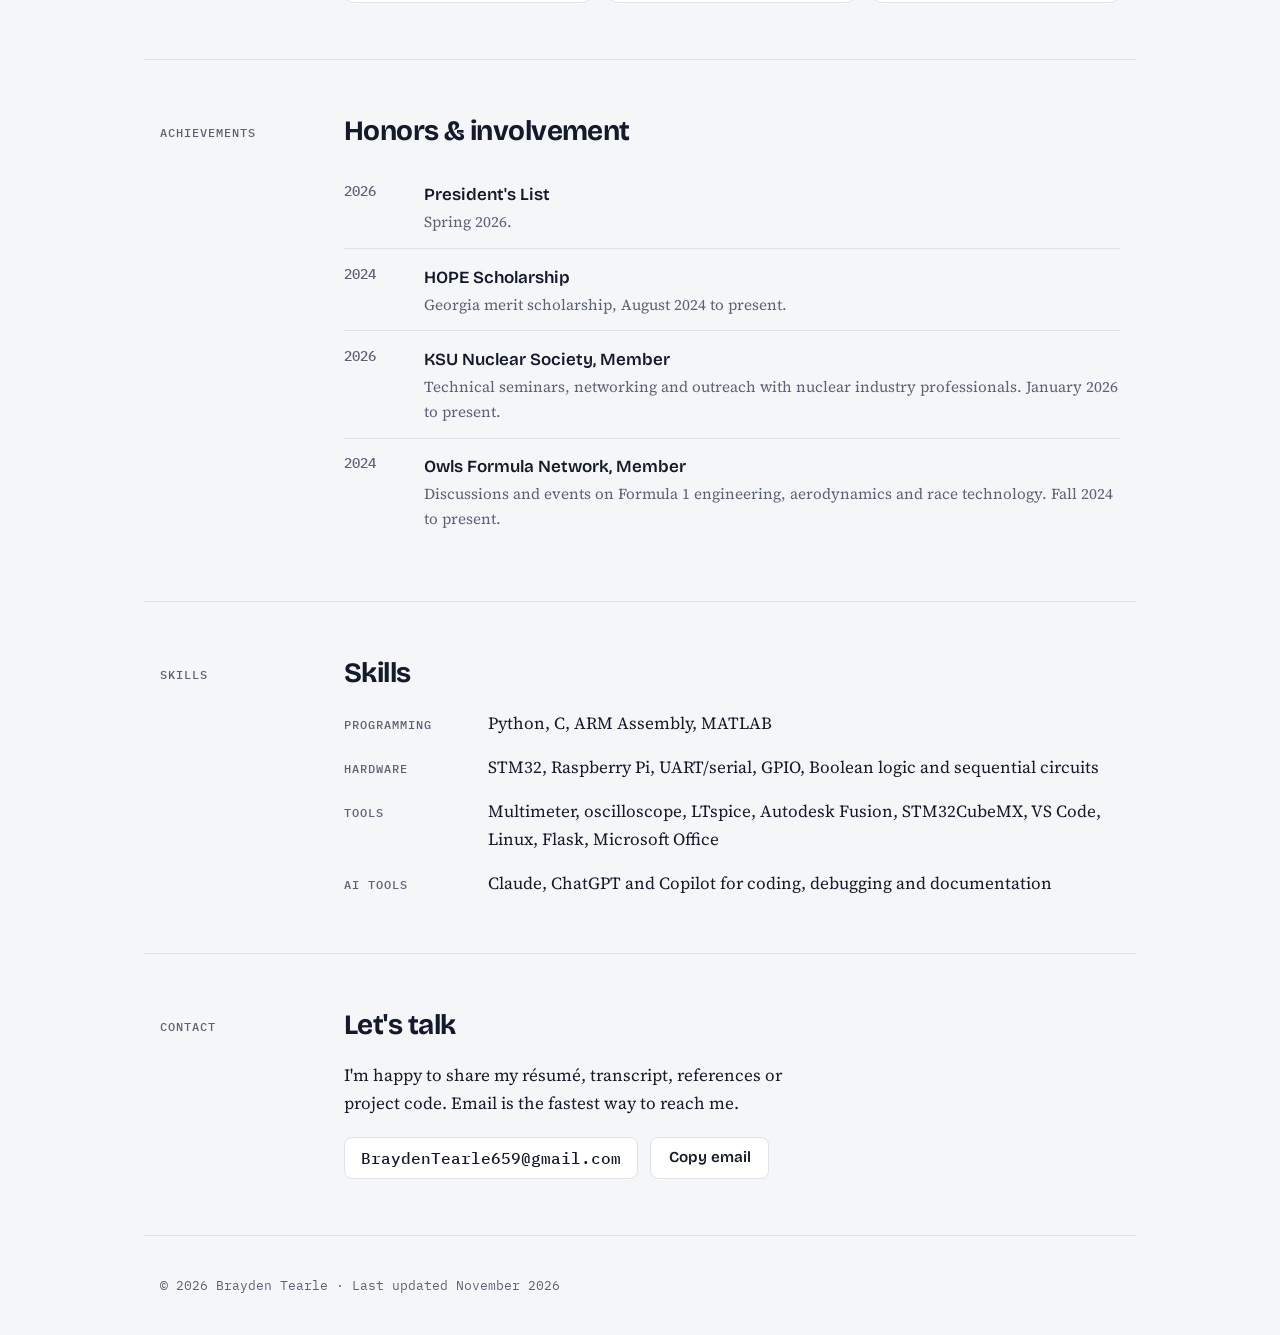
==== commit fe9ab240: "Trim project pages to provided material Removes demo, photo, schematic and takeaway placeholders and" ====
--- a/index.html
+++ b/index.html
@@ -89,7 +89,7 @@
               <h3>Space Adventure Game</h3>
               <p>A multi-chapter text adventure written in C that runs on an STM32 Cortex-M4, with UART serial as the game console. Puzzles compute their answers with inline ARM assembly (MOV, ADD, LSL) and use ideas like bit widths and Ohm's law. Conditional compilation gives two build targets: x86 for fast testing and debugging, and ARM through arm-none-eabi-gcc with a custom linker script.</p>
               <div class="chips"><span class="chip">C</span><span class="chip">ARM Assembly</span><span class="chip">UART</span><span class="chip">arm-none-eabi-gcc</span></div>
-              <a class="learn" href="projects/space-adventure.html">Learn more: code, diagrams &amp; photos →</a>
+              <a class="learn" href="projects/space-adventure.html">Learn more →</a>
             </div>
           </article>
           <article class="entry">
@@ -98,7 +98,7 @@
               <h3>Traffic Light Sequencer</h3>
               <p>A traffic-light controller clocked by a 555 timer, using a 74LS163 4-bit synchronous counter and decoding logic to drive the light sequence.</p>
               <div class="chips"><span class="chip">555 Timer</span><span class="chip">74LS163</span><span class="chip">Sequential circuits</span></div>
-              <a class="learn" href="projects/traffic-light.html">Learn more: code, diagrams &amp; photos →</a>
+              <a class="learn" href="projects/traffic-light.html">Learn more →</a>
             </div>
           </article>
         </div>
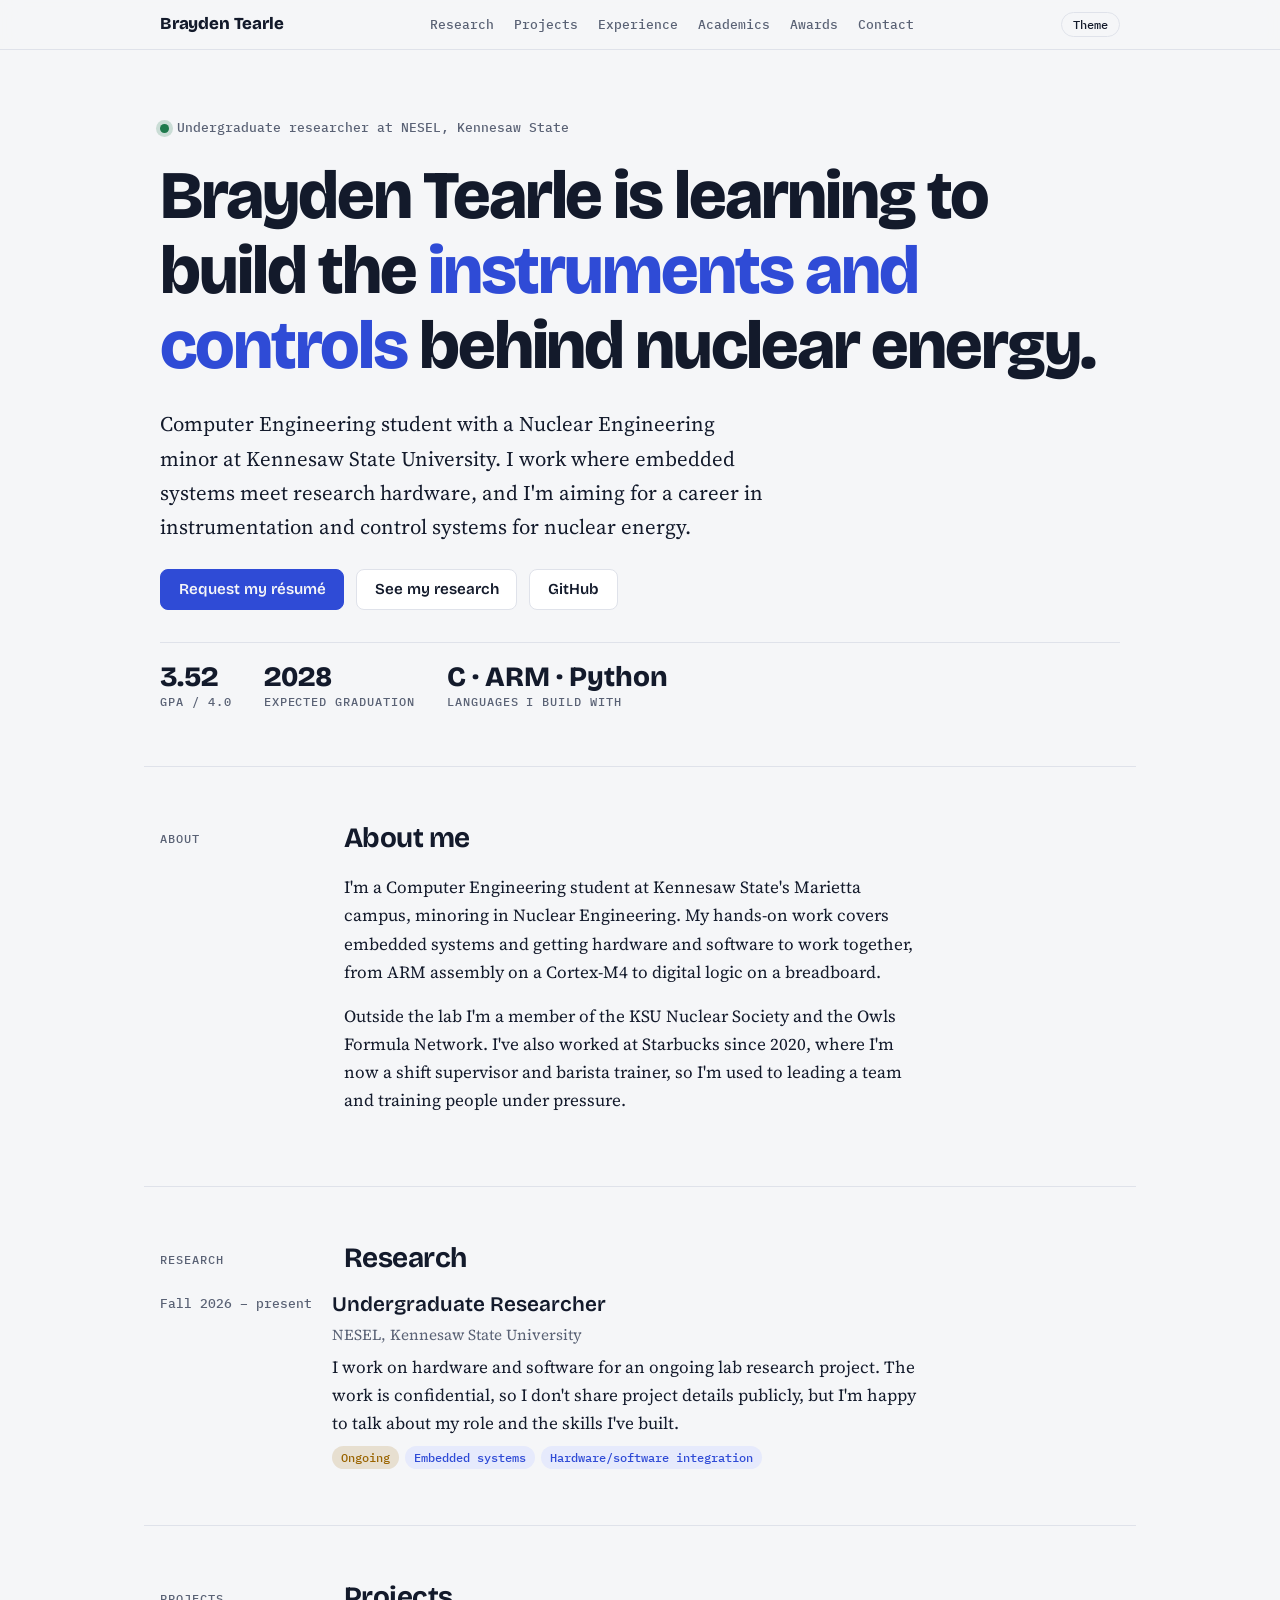
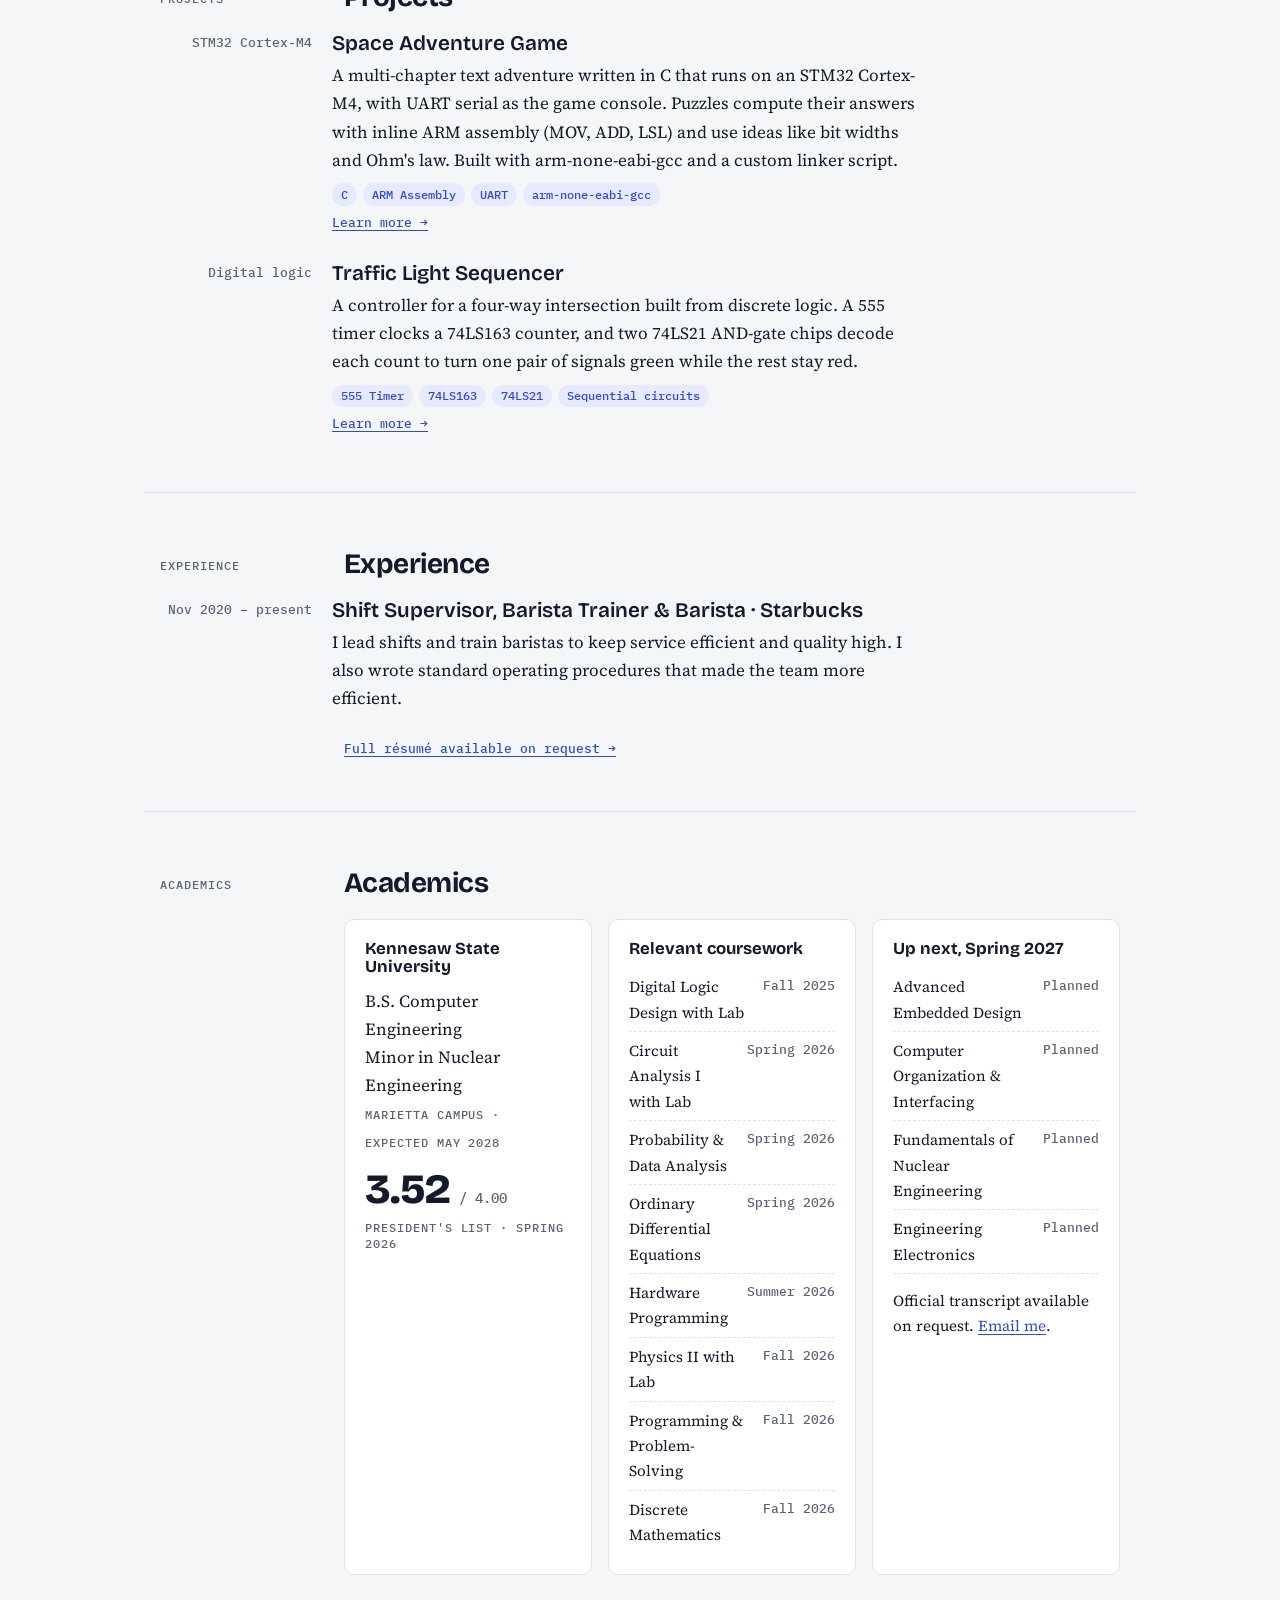
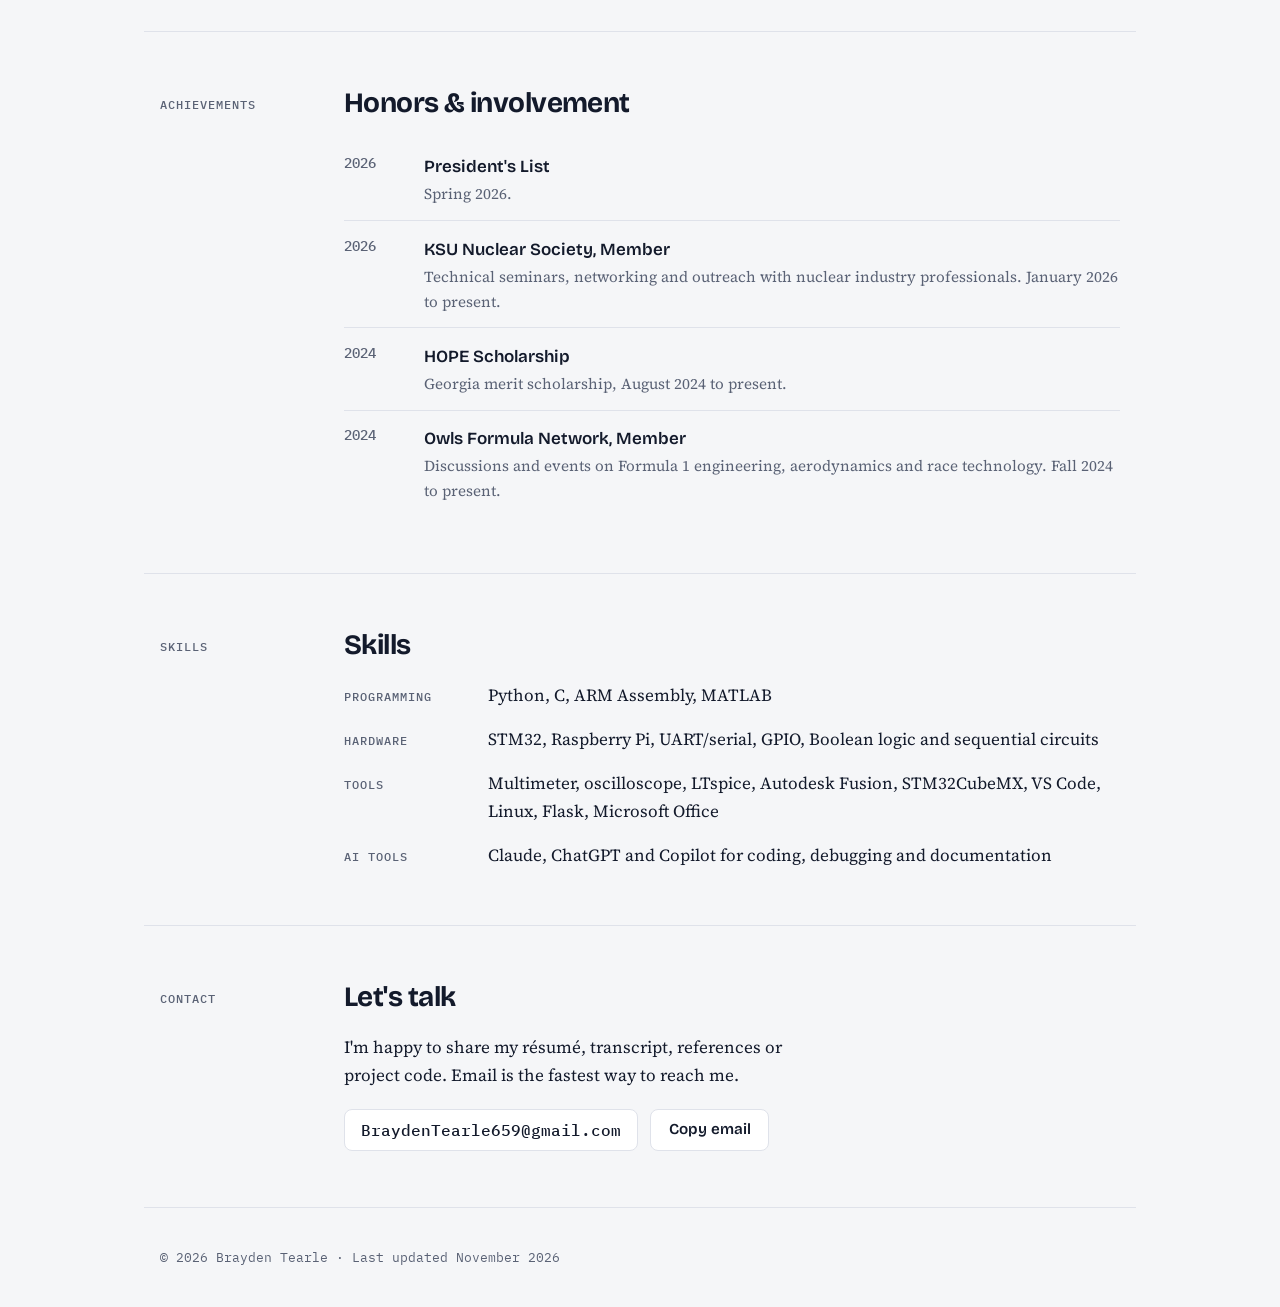
==== commit 72cae9da: "Final polish: accurate project summaries, favicon, social preview tags, 404 page Removes the leftove" ====
--- a/index.html
+++ b/index.html
@@ -7,6 +7,11 @@
 <title>Brayden Tearle</title>
 <meta name="claude:viewport-fit-sides" content="cover">
 <meta name="description" content="Brayden Tearle: Computer Engineering student at Kennesaw State with a Nuclear Engineering minor. Research, projects, resume and academics.">
+<link rel="icon" type="image/svg+xml" href="assets/favicon.svg">
+<meta name="theme-color" content="#2f4bd6">
+<meta property="og:type" content="website">
+<meta property="og:title" content="Brayden Tearle">
+<meta property="og:description" content="Brayden Tearle: Computer Engineering student at Kennesaw State with a Nuclear Engineering minor. Research, projects, resume and academics.">
 <link rel="preconnect" href="https://fonts.googleapis.com">
 <link rel="preconnect" href="https://fonts.gstatic.com" crossorigin>
 <link rel="stylesheet" href="https://fonts.googleapis.com/css2?family=Bricolage+Grotesque:opsz,wght@12..96,400;12..96,600;12..96,800&family=Source+Serif+4:ital,opsz,wght@0,8..60,400;0,8..60,600;1,8..60,400&family=IBM+Plex+Mono:wght@400;500&display=swap">
@@ -87,7 +92,7 @@
             <div class="when">STM32 Cortex-M4</div>
             <div>
               <h3>Space Adventure Game</h3>
-              <p>A multi-chapter text adventure written in C that runs on an STM32 Cortex-M4, with UART serial as the game console. Puzzles compute their answers with inline ARM assembly (MOV, ADD, LSL) and use ideas like bit widths and Ohm's law. Conditional compilation gives two build targets: x86 for fast testing and debugging, and ARM through arm-none-eabi-gcc with a custom linker script.</p>
+              <p>A multi-chapter text adventure written in C that runs on an STM32 Cortex-M4, with UART serial as the game console. Puzzles compute their answers with inline ARM assembly (MOV, ADD, LSL) and use ideas like bit widths and Ohm's law. Built with arm-none-eabi-gcc and a custom linker script.</p>
               <div class="chips"><span class="chip">C</span><span class="chip">ARM Assembly</span><span class="chip">UART</span><span class="chip">arm-none-eabi-gcc</span></div>
               <a class="learn" href="projects/space-adventure.html">Learn more →</a>
             </div>
@@ -96,8 +101,8 @@
             <div class="when">Digital logic</div>
             <div>
               <h3>Traffic Light Sequencer</h3>
-              <p>A traffic-light controller clocked by a 555 timer, using a 74LS163 4-bit synchronous counter and decoding logic to drive the light sequence.</p>
-              <div class="chips"><span class="chip">555 Timer</span><span class="chip">74LS163</span><span class="chip">Sequential circuits</span></div>
+              <p>A controller for a four-way intersection built from discrete logic. A 555 timer clocks a 74LS163 counter, and two 74LS21 AND-gate chips decode each count to turn one pair of signals green while the rest stay red.</p>
+              <div class="chips"><span class="chip">555 Timer</span><span class="chip">74LS163</span><span class="chip">74LS21</span><span class="chip">Sequential circuits</span></div>
               <a class="learn" href="projects/traffic-light.html">Learn more →</a>
             </div>
           </article>
@@ -168,8 +173,8 @@
         <h2>Honors &amp; involvement</h2>
         <ul class="awards">
           <li><span class="yr">2026</span><span><b>President's List</b><span class="d">Spring 2026.</span></span></li>
+          <li><span class="yr">2026</span><span><b>KSU Nuclear Society, Member</b><span class="d">Technical seminars, networking and outreach with nuclear industry professionals. January 2026 to present.</span></span></li>
           <li><span class="yr">2024</span><span><b>HOPE Scholarship</b><span class="d">Georgia merit scholarship, August 2024 to present.</span></span></li>
-          <li><span class="yr">2026</span><span><b>KSU Nuclear Society, Member</b><span class="d">Technical seminars, networking and outreach with nuclear industry professionals. January 2026 to present.</span></span></li>
           <li><span class="yr">2024</span><span><b>Owls Formula Network, Member</b><span class="d">Discussions and events on Formula 1 engineering, aerodynamics and race technology. Fall 2024 to present.</span></span></li>
         </ul>
       </div>
--- a/assets/site.css
+++ b/assets/site.css
@@ -146,3 +146,46 @@
 .code .tok-s{color:var(--ok)}
 .code .tok-n{color:var(--warn)}
 .code pre code{background:none;padding:0;font:inherit;border-radius:0}
+.diagram.photo{padding:.5rem;background:var(--surface)}
+.diagram.photo img{display:block;width:100%;height:auto;border-radius:6px}
+.tbl{overflow-x:auto;border:1px solid var(--line);border-radius:10px;background:var(--surface);margin:0 0 1.5rem}
+.tbl table{border-collapse:collapse;width:100%;font-size:.95rem}
+.tbl th,.tbl td{text-align:left;padding:.55rem .9rem;border-bottom:1px solid var(--line)}
+.tbl th{font:500 .72rem/1.3 var(--mono);letter-spacing:.06em;text-transform:uppercase;color:var(--muted)}
+.tbl tr:last-child td{border-bottom:0}
+.tbl td.num{font:500 .9rem var(--mono);font-variant-numeric:tabular-nums}
+
+/* ---------- Clean vector diagrams ---------- */
+:root{--sig1:#c93434;--sig2:#2563c9;--sig3:#1d8048;--sig4:#7a3fbf}
+@media (prefers-color-scheme: dark){:root:not([data-theme="light"]){--sig1:#ff8080;--sig2:#7fb0ff;--sig3:#6fd3a0;--sig4:#c7a0ff}}
+:root[data-theme="dark"]{--sig1:#ff8080;--sig2:#7fb0ff;--sig3:#6fd3a0;--sig4:#c7a0ff}
+.v2{display:block;width:100%;height:auto}
+.diagram .v2{min-width:40rem}
+.diagram.wide .v2{min-width:52rem}
+.diagram.square .v2{min-width:0;max-width:30rem;margin:0 auto}
+.v2 .w{fill:none;stroke:var(--ink);stroke-width:1.6;stroke-linejoin:round;stroke-linecap:round}
+.v2 .w.thick{stroke-width:3}
+.v2 .dot{fill:var(--ink)}
+.v2 .box{fill:var(--bg);stroke:var(--ink);stroke-width:1.5}
+.v2 .box.hl{fill:var(--accent-soft);stroke:var(--accent)}
+.v2 .chip{fill:var(--surface);stroke:var(--ink);stroke-width:2}
+.v2 .gate{fill:var(--bg);stroke:var(--ink);stroke-width:1.6}
+.v2 .bub{fill:var(--bg);stroke:var(--ink);stroke-width:1.4}
+.v2 .ah{fill:var(--ink)}
+.v2 text.t{fill:var(--ink);font:500 13px var(--mono)}
+.v2 text.big{font:600 15px var(--mono)}
+.v2 text.big2{font:700 54px var(--display)}
+.v2 text.ts{fill:var(--muted);font:400 11px var(--mono)}
+.v2 text.pin{fill:var(--muted);font:400 10px var(--mono)}
+.v2 text.hd{font:600 12px var(--mono);letter-spacing:.06em;text-transform:uppercase;fill:var(--muted)}
+.v2 text.hd2{font:600 11px var(--mono);letter-spacing:.08em;text-transform:uppercase}
+.v2 .s1{stroke:var(--sig1)} .v2 .s2{stroke:var(--sig2)} .v2 .s3{stroke:var(--sig3)} .v2 .s4{stroke:var(--sig4)}
+.v2 text.lbl.s1{fill:var(--sig1);stroke:none} .v2 text.lbl.s2{fill:var(--sig2);stroke:none} .v2 text.lbl.s3{fill:var(--sig3);stroke:none} .v2 text.lbl.s4{fill:var(--sig4);stroke:none}
+.v2 .gate.s1,.v2 .gate.s2,.v2 .gate.s3,.v2 .gate.s4{stroke-width:2}
+.v2 .road{fill:var(--surface)}
+.v2 .blk{fill:var(--line)}
+.v2 .median{stroke:var(--muted);stroke-width:3;stroke-dasharray:14 10;fill:none}
+.v2 .path{fill:none;stroke-width:9;stroke-linecap:round}
+.v2 .path.s1{stroke:var(--sig1)} .v2 .path.s2{stroke:var(--sig2)}
+.v2 #ai .ah,.v2 marker .ah{fill:currentColor}
+.v2 .ahc.s1{fill:var(--sig1);stroke:none} .v2 .ahc.s2{fill:var(--sig2);stroke:none}
